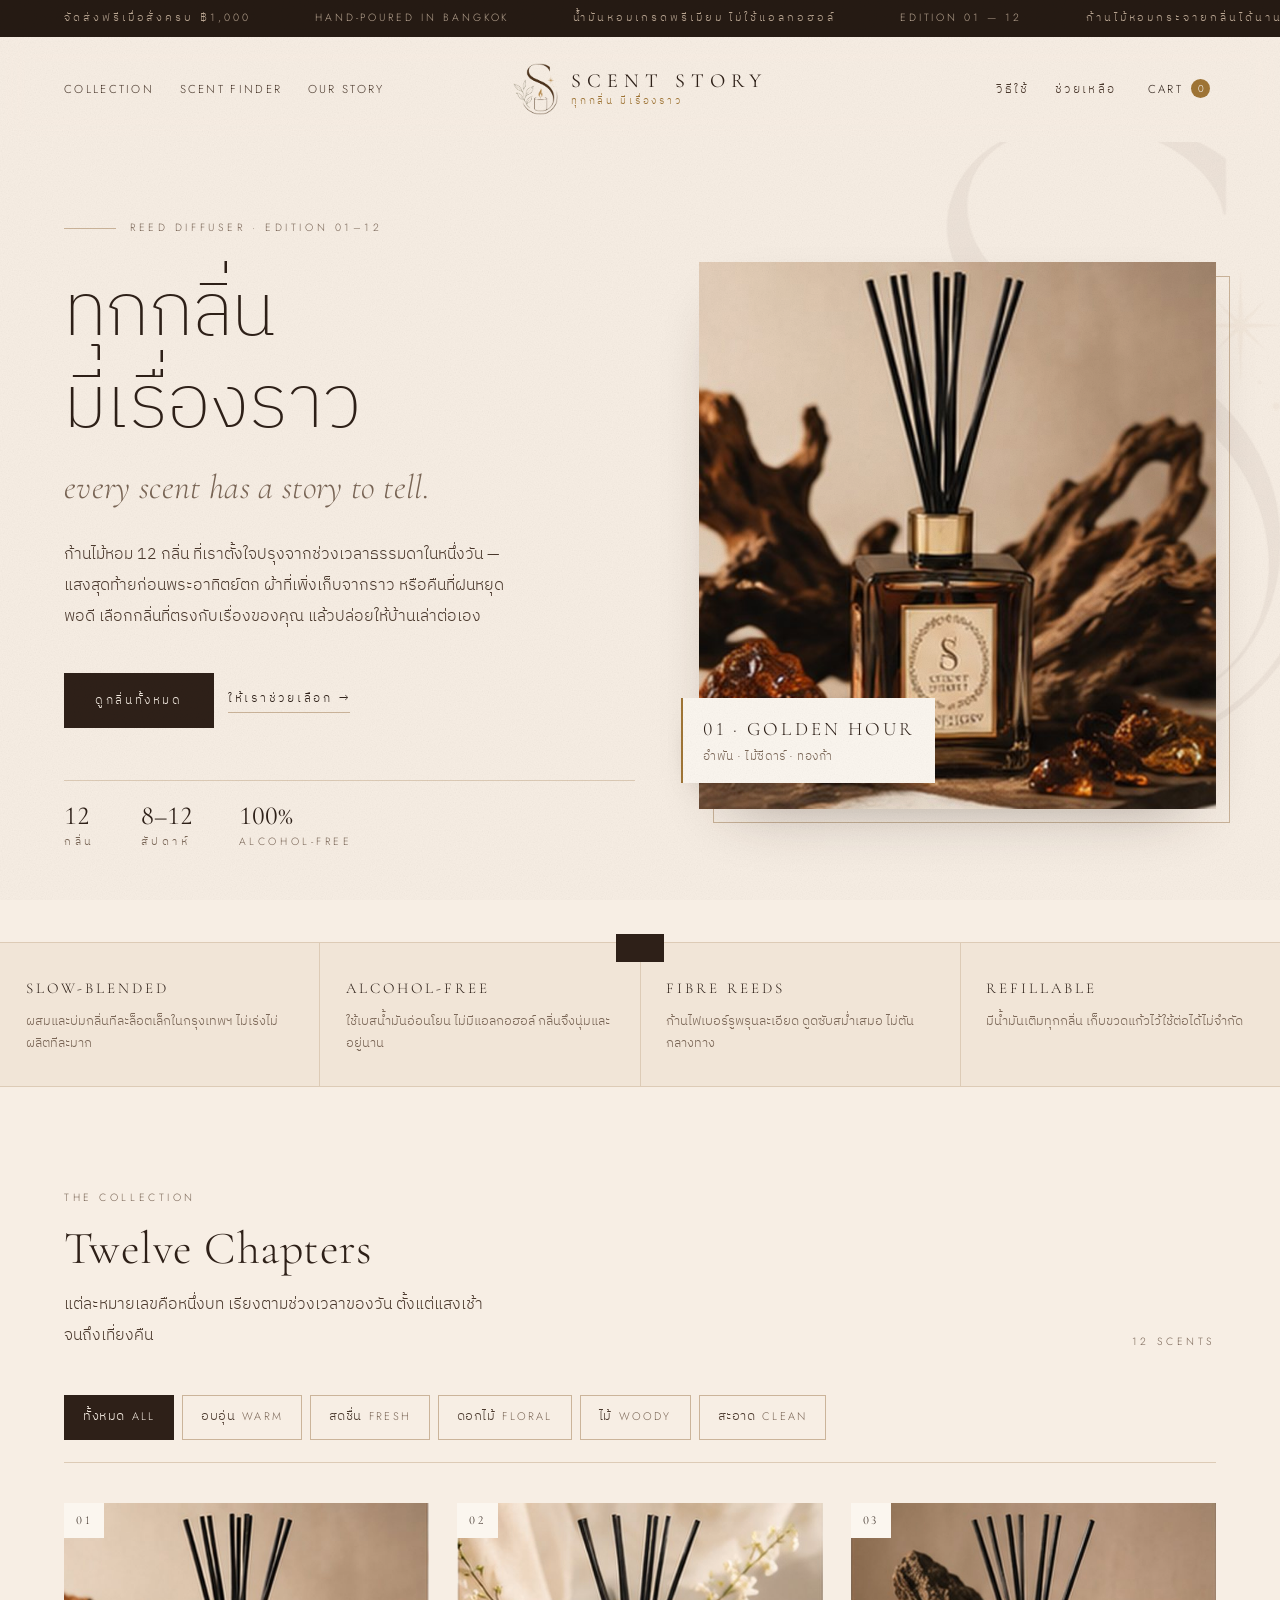
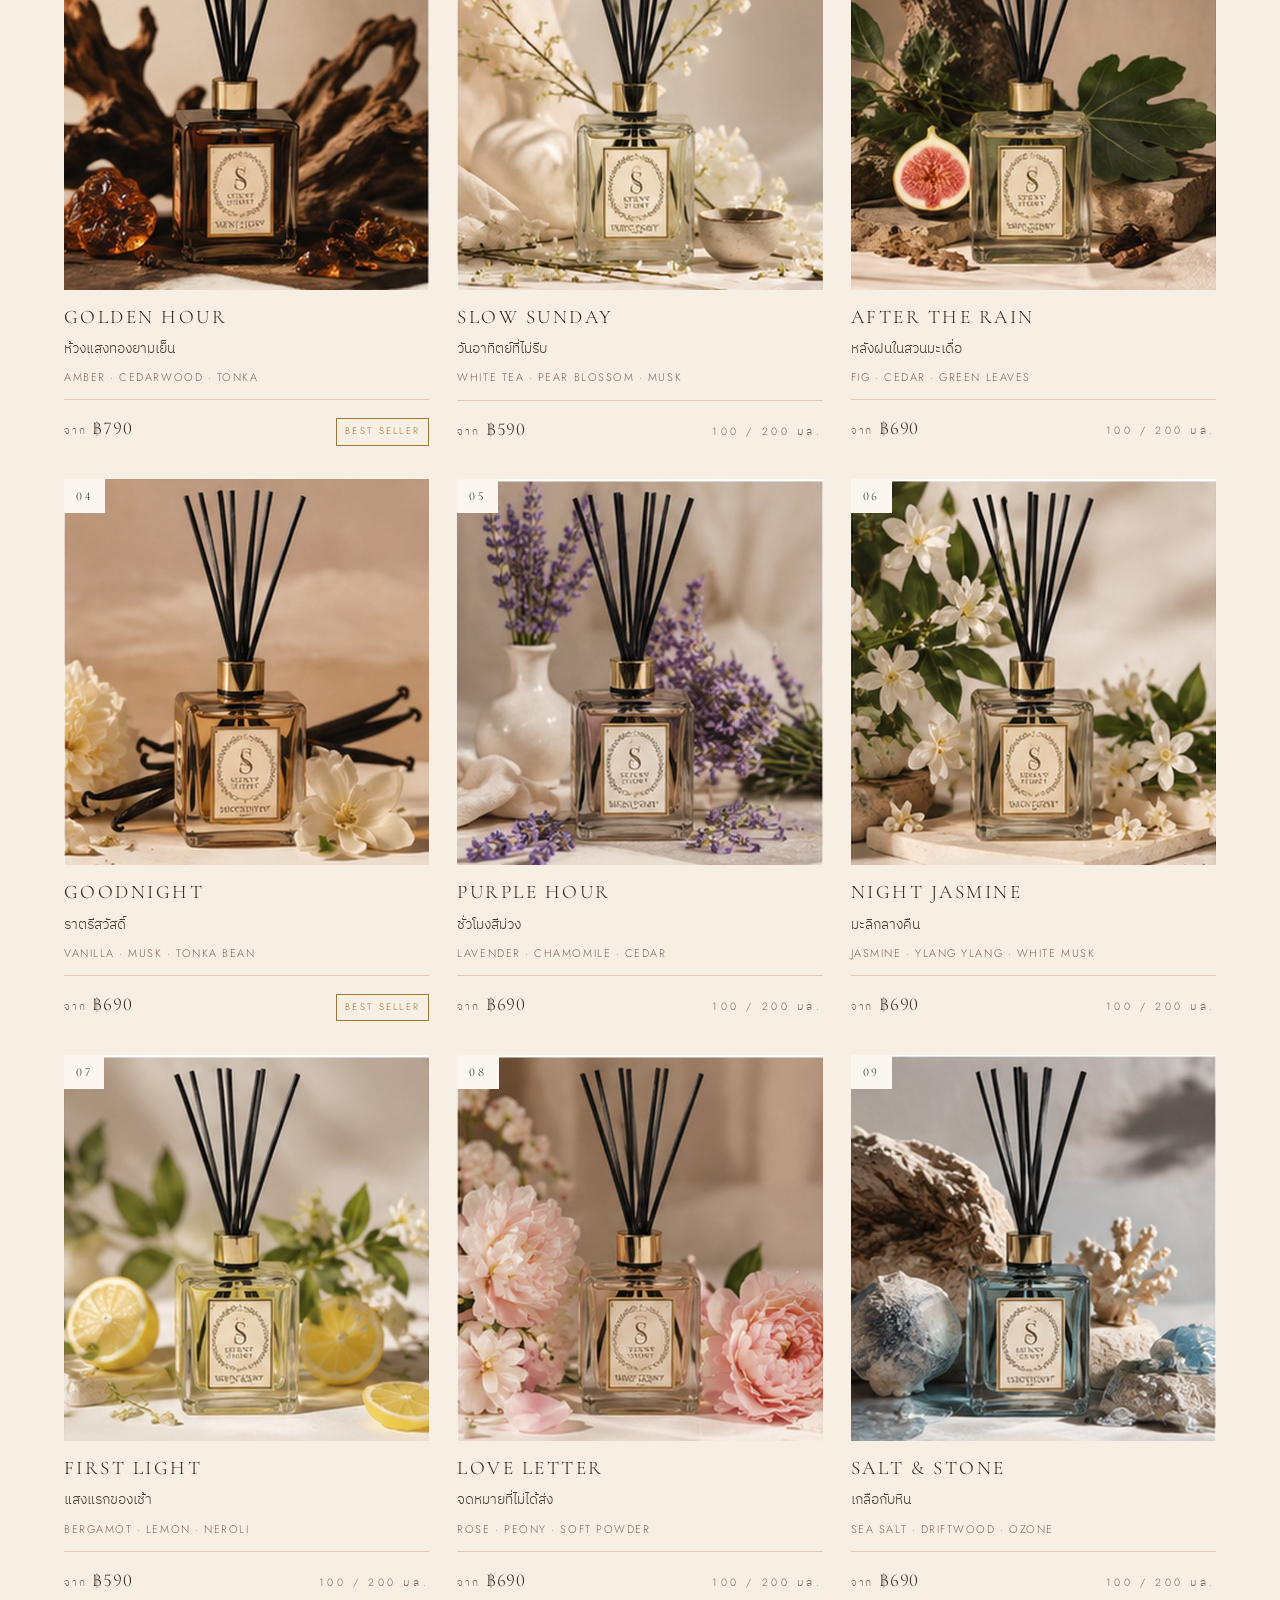
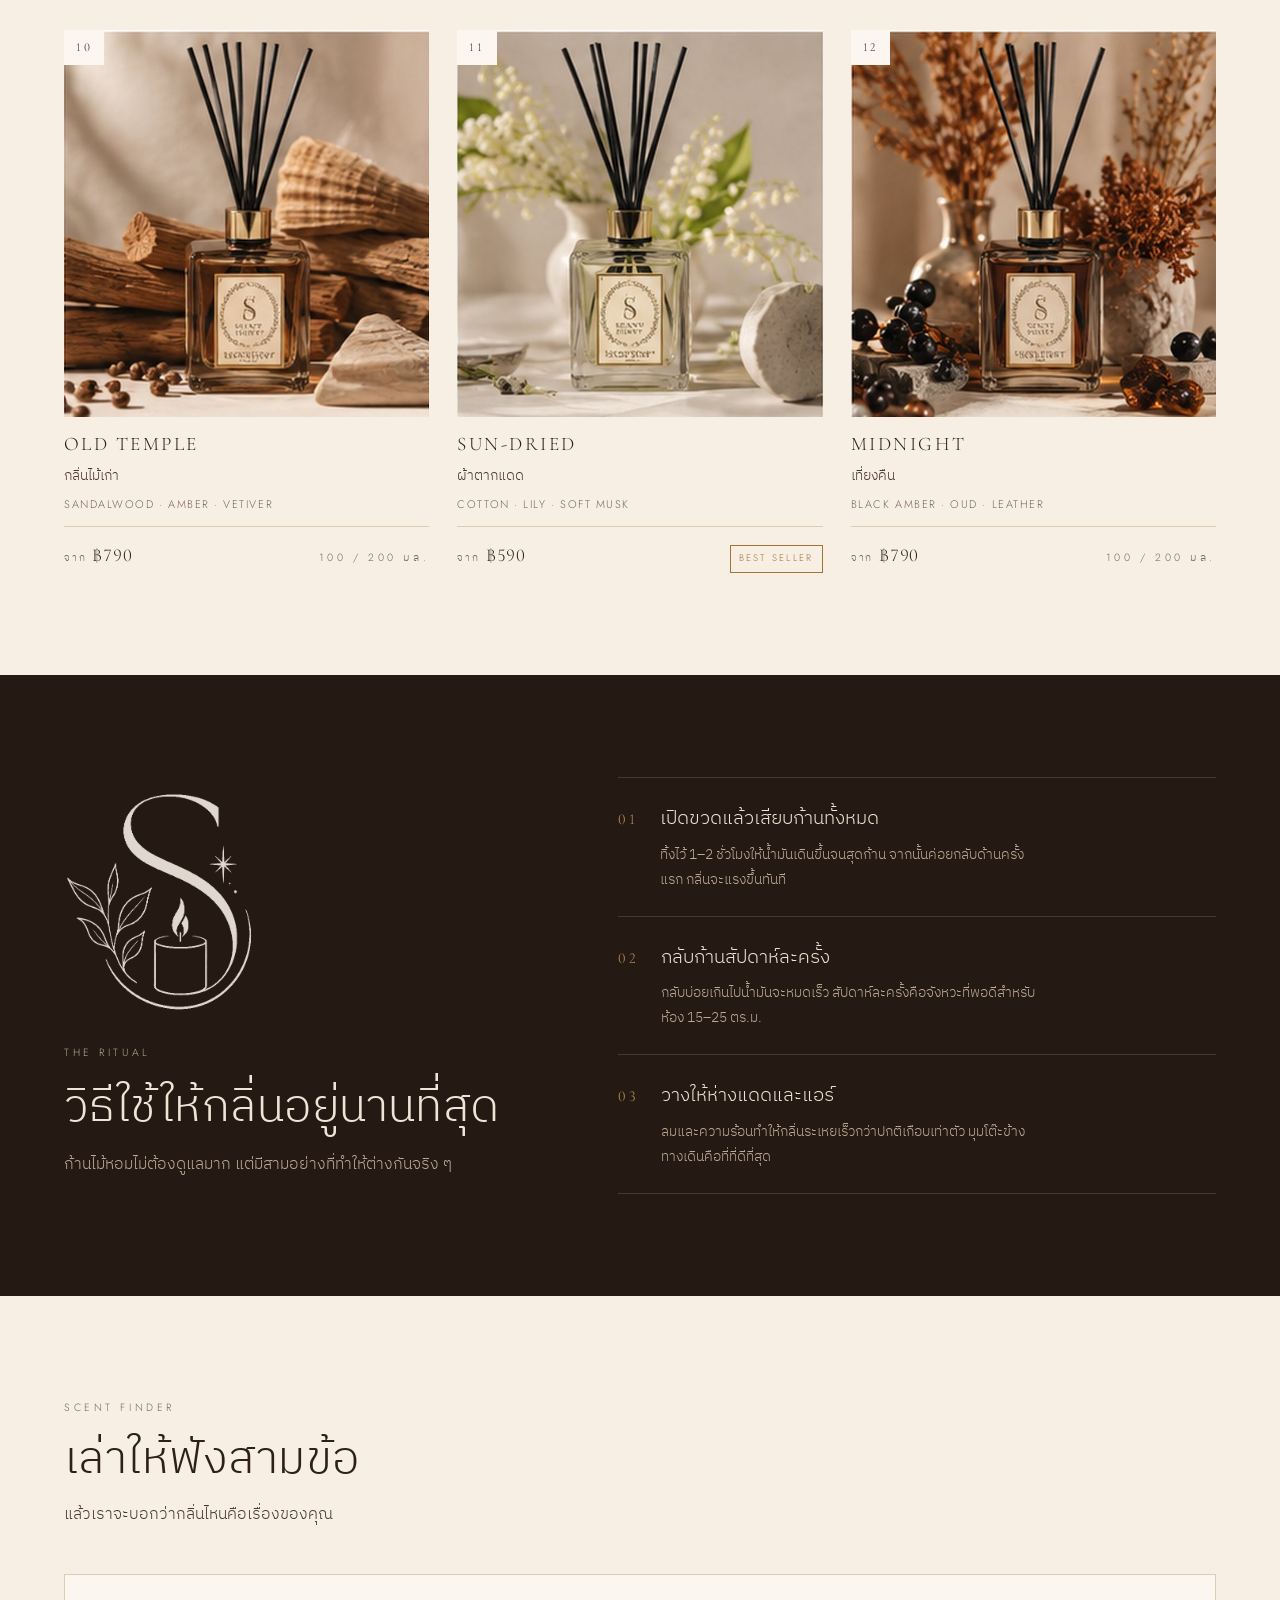
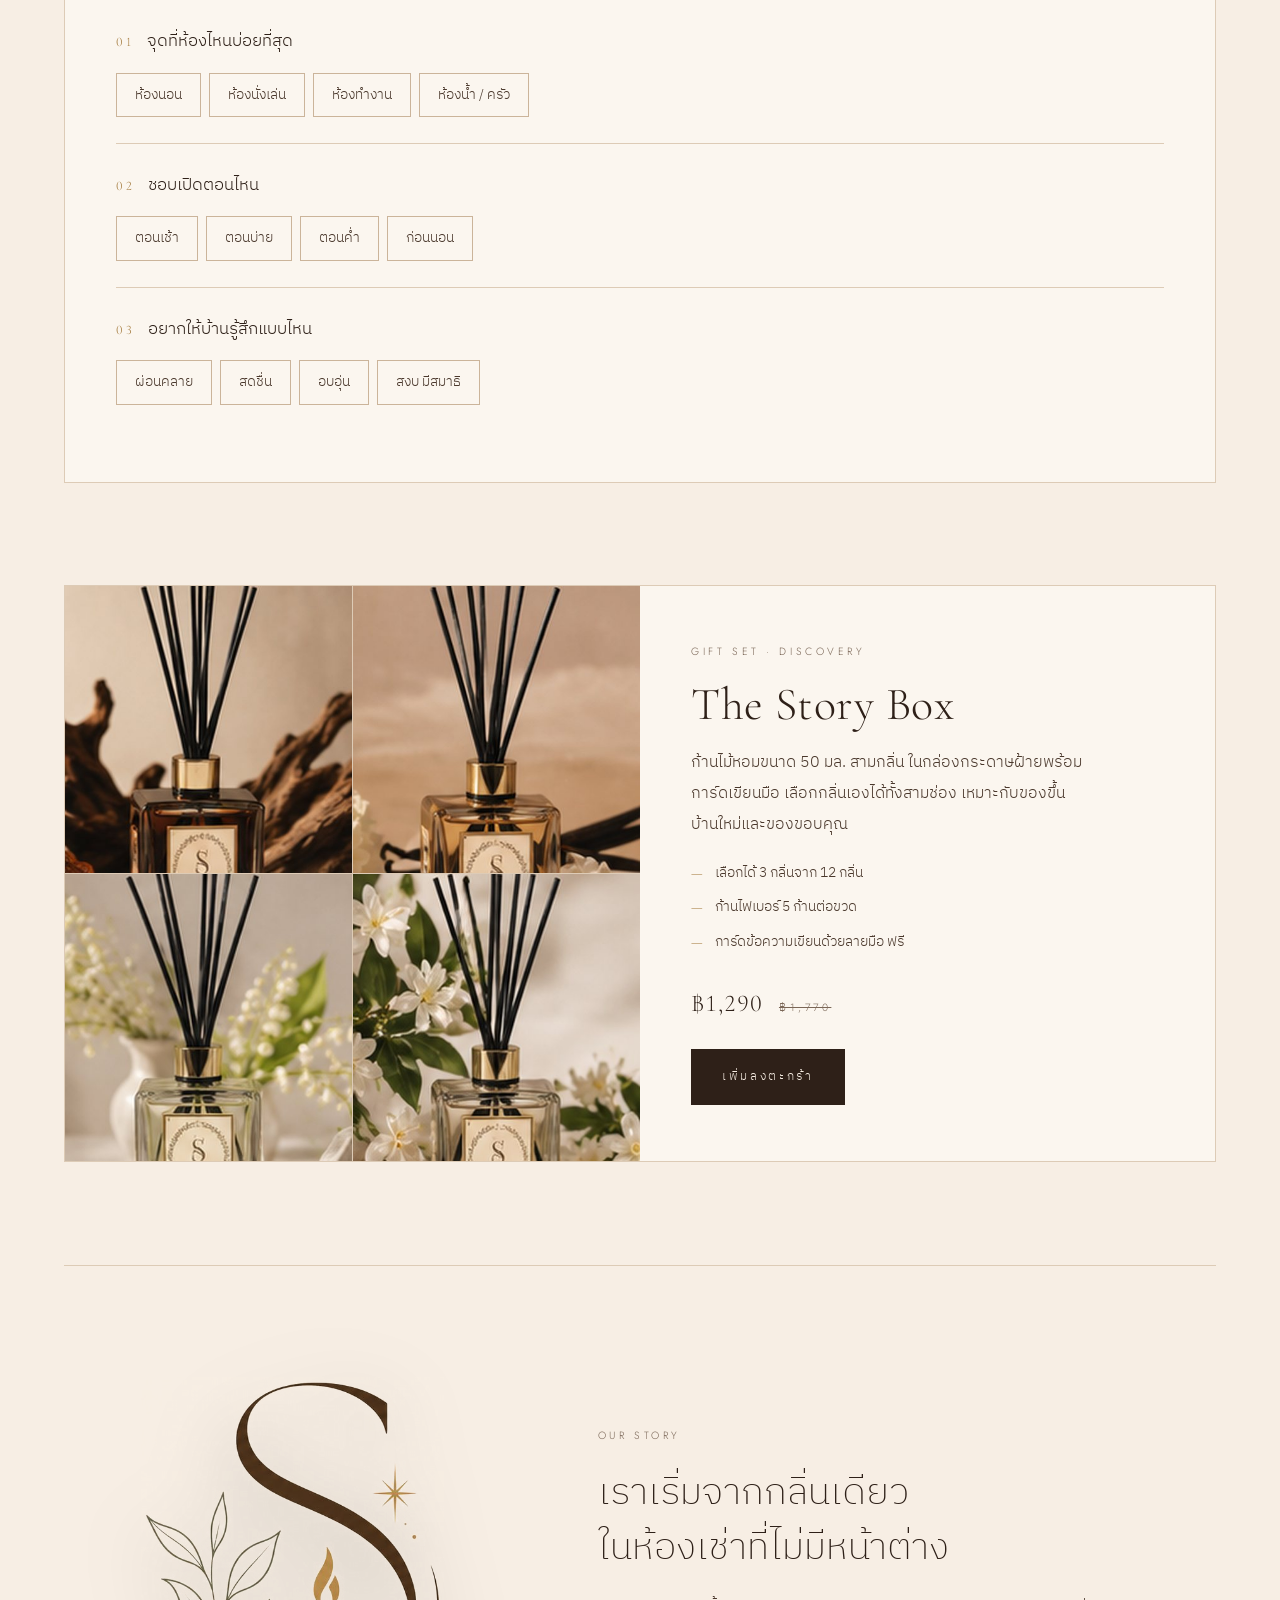
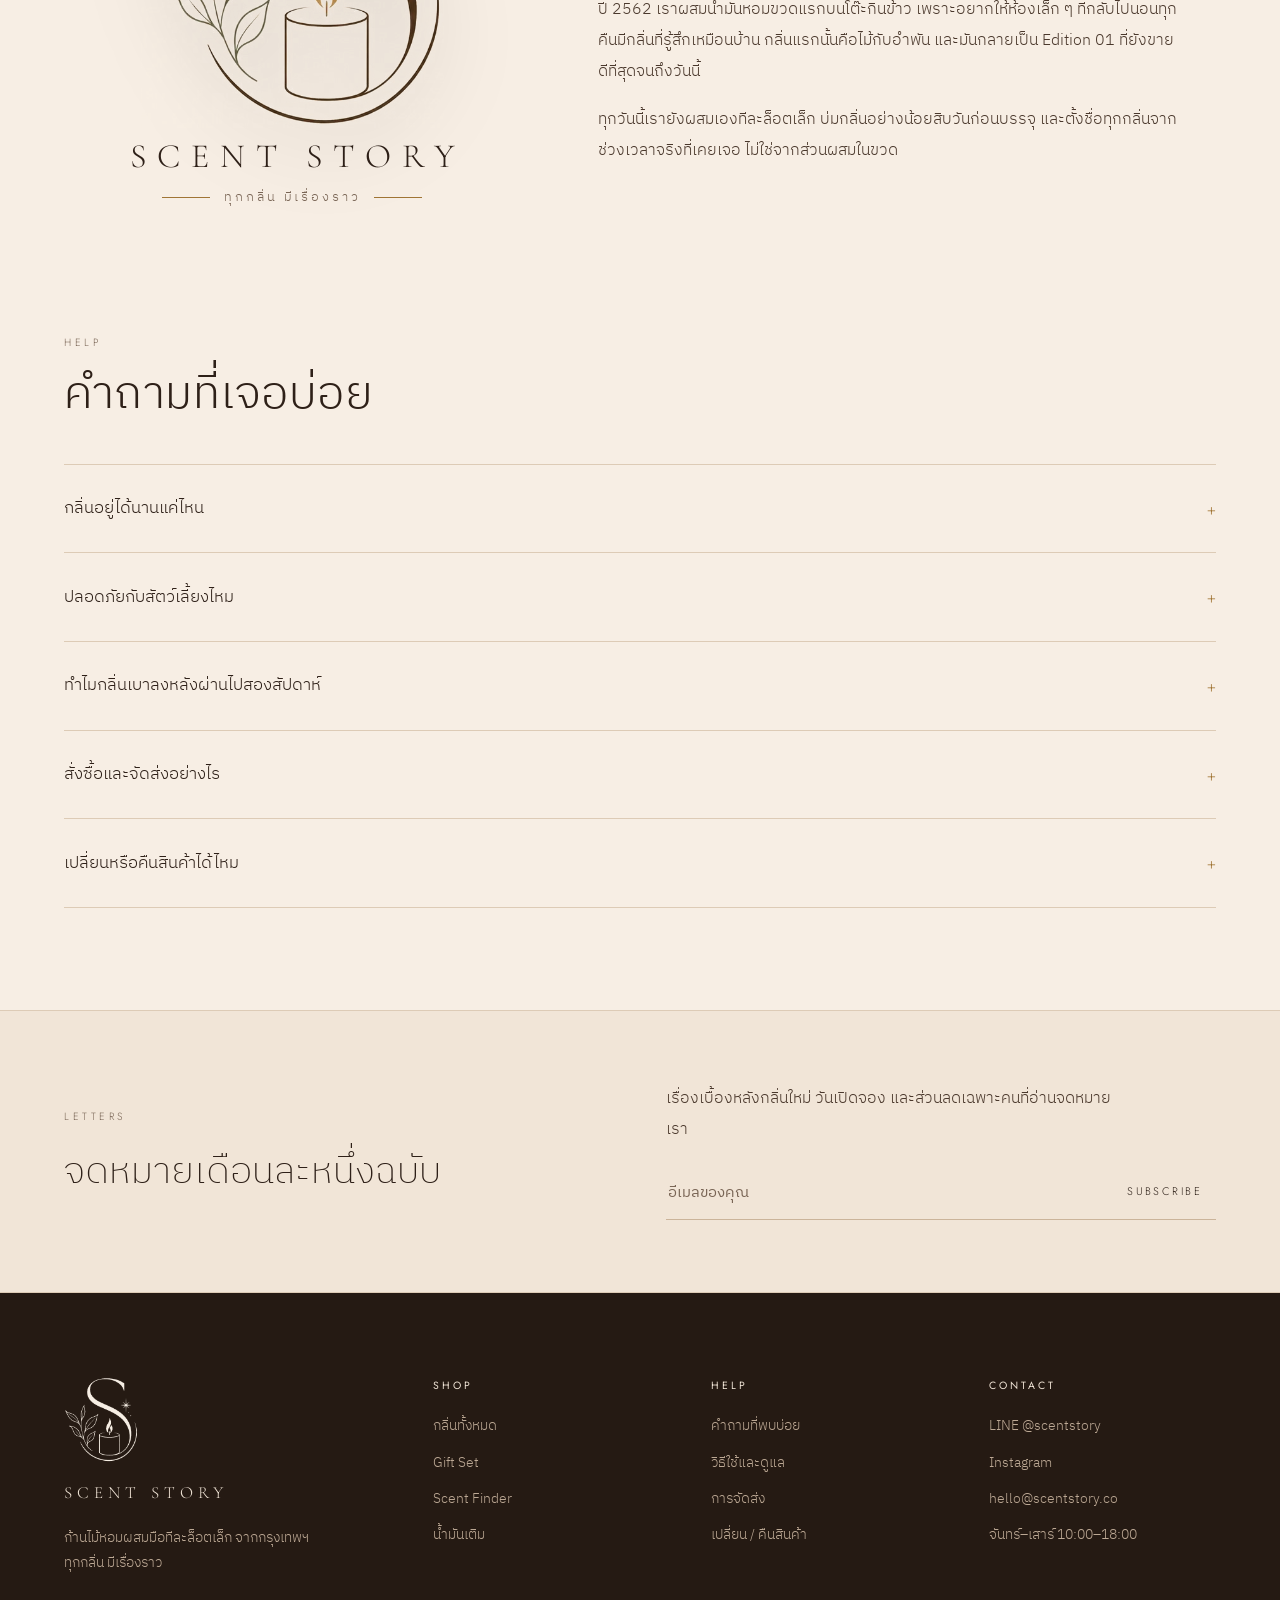
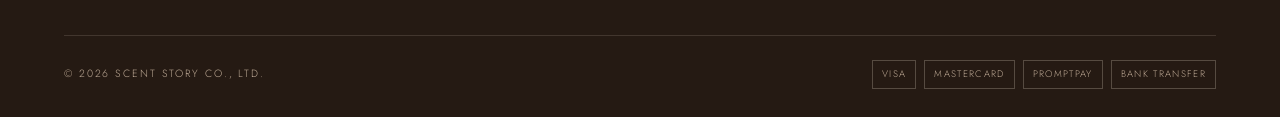
==== index.html @ 042ccb42 "Add files via upload" ====
<!doctype html>
<html lang="th">
<head>
<meta charset="utf-8">
<meta name="viewport" content="width=device-width,initial-scale=1">
<meta name="description" content="Scent Story — ก้านไม้หอมผสมมือ 12 กลิ่น ทุกกลิ่นมีเรื่องราว">
<title>Scent Story</title>
<link rel="preconnect" href="https://fonts.googleapis.com">
<link rel="preconnect" href="https://fonts.gstatic.com" crossorigin>
<link rel="stylesheet" href="https://fonts.googleapis.com/css2?family=Cormorant+Garamond:ital,wght@0,300;0,400;0,500;1,300;1,400&family=Jost:wght@200;300;400;500&family=IBM+Plex+Sans+Thai:wght@200;300;400;500&display=swap">
<link rel="stylesheet" href="style.css">
</head>
<body>
<div class="ticker" aria-hidden="true">
  <div class="ticker-track">
    <span>
      <em style="font-style:normal">จัดส่งฟรีเมื่อสั่งครบ ฿1,000</em>
      <em style="font-style:normal">Hand-poured in Bangkok</em>
      <em style="font-style:normal">น้ำมันหอมเกรดพรีเมียม ไม่ใช้แอลกอฮอล์</em>
      <em style="font-style:normal">Edition 01 — 12</em>
      <em style="font-style:normal">ก้านไม้หอมกระจายกลิ่นได้นาน 8–12 สัปดาห์</em>
    </span>
    <span>
      <em style="font-style:normal">จัดส่งฟรีเมื่อสั่งครบ ฿1,000</em>
      <em style="font-style:normal">Hand-poured in Bangkok</em>
      <em style="font-style:normal">น้ำมันหอมเกรดพรีเมียม ไม่ใช้แอลกอฮอล์</em>
      <em style="font-style:normal">Edition 01 — 12</em>
      <em style="font-style:normal">ก้านไม้หอมกระจายกลิ่นได้นาน 8–12 สัปดาห์</em>
    </span>
  </div>
</div>

<header class="site" id="hdr">
  <div class="wrap navbar">
    <nav class="nav-left" aria-label="หลัก">
      <button class="nav-link burger" id="burger" aria-label="เปิดเมนู">Menu</button>
      <a class="nav-link" href="#collection" data-nav>Collection</a>
      <a class="nav-link" href="#finder" data-nav>Scent Finder</a>
      <a class="nav-link" href="#story" data-nav>Our Story</a>
    </nav>

    <a class="lockup" href="#top" data-nav aria-label="Scent Story หน้าแรก">
      <img id="lock-mark" alt="" width="52" height="60">
      <span>
        <span class="lk-name">Scent&nbsp;Story</span>
        <span class="lk-sub">ทุกกลิ่น มีเรื่องราว</span>
      </span>
    </a>

    <div class="nav-right">
      <a class="nav-link" href="#care" data-nav>วิธีใช้</a>
      <a class="nav-link" href="#faq" data-nav>ช่วยเหลือ</a>
      <button class="icon-btn" id="cart-btn" aria-label="เปิดตะกร้าสินค้า">
        Cart <span class="cart-count tnum" id="cart-count">0</span>
      </button>
    </div>
  </div>
</header>

<nav class="mnav" id="mnav" aria-label="เมนูมือถือ">
  <div style="display:flex;justify-content:space-between;align-items:center;margin-bottom:26px">
    <span class="eyebrow">Menu</span>
    <button class="icon-btn" id="mnav-close">Close</button>
  </div>
  <a href="#collection" data-nav data-mclose>Collection</a>
  <a href="#finder" data-nav data-mclose>Scent Finder</a>
  <a href="#gift" data-nav data-mclose>Gift Set</a>
  <a href="#story" data-nav data-mclose>Our Story</a>
  <a href="#care" data-nav data-mclose>วิธีใช้</a>
  <a href="#faq" data-nav data-mclose>FAQ</a>
</nav>

<main id="top">
  <!-- ========== HOME ========== -->
  <div id="view-home">
    <section class="hero">
      <img class="hero-mark" id="hero-mark" alt="" aria-hidden="true">
      <div class="wrap hero-grid">
        <div>
          <div class="hero-kicker">
            <span class="bar"></span>
            <span class="eyebrow">Reed Diffuser · Edition 01–12</span>
          </div>
          <h1 class="h-display">
            ทุกกลิ่น<br>มีเรื่องราว
            <span class="en">every scent has a story to tell.</span>
          </h1>
          <p class="lede hero-copy">
            ก้านไม้หอม 12 กลิ่น ที่เราตั้งใจปรุงจากช่วงเวลาธรรมดาในหนึ่งวัน —
            แสงสุดท้ายก่อนพระอาทิตย์ตก ผ้าที่เพิ่งเก็บจากราว หรือคืนที่ฝนหยุดพอดี
            เลือกกลิ่นที่ตรงกับเรื่องของคุณ แล้วปล่อยให้บ้านเล่าต่อเอง
          </p>
          <div class="hero-cta">
            <a class="btn" href="#collection" data-nav>ดูกลิ่นทั้งหมด</a>
            <a class="link-u" href="#finder" data-nav>ให้เราช่วยเลือก →</a>
          </div>
          <div class="hero-meta">
            <div><b class="tnum">12</b><span class="eyebrow">กลิ่น</span></div>
            <div><b class="tnum">8–12</b><span class="eyebrow">สัปดาห์</span></div>
            <div><b class="tnum">100%</b><span class="eyebrow">Alcohol-free</span></div>
          </div>
        </div>
        <div class="hero-frame">
          <div class="shot"><img id="hero-shot" alt="ก้านไม้หอม Golden Hour กลิ่นอำพันและไม้ซีดาร์"></div>
          <div class="shot-tag">
            <div class="t">01 · Golden Hour</div>
            <div class="s">อำพัน · ไม้ซีดาร์ · ทองก้า</div>
          </div>
        </div>
      </div>
    </section>

    <section class="values">
      <div class="wrap" style="padding-inline:0">
        <div class="values-in">
          <div class="value"><div class="n">Slow-blended</div><div class="d">ผสมและบ่มกลิ่นทีละล็อตเล็กในกรุงเทพฯ ไม่เร่งไม่ผลิตทีละมาก</div></div>
          <div class="value"><div class="n">Alcohol-free</div><div class="d">ใช้เบสน้ำมันอ่อนโยน ไม่มีแอลกอฮอล์ กลิ่นจึงนุ่มและอยู่นาน</div></div>
          <div class="value"><div class="n">Fibre Reeds</div><div class="d">ก้านไฟเบอร์รูพรุนละเอียด ดูดซับสม่ำเสมอ ไม่ตันกลางทาง</div></div>
          <div class="value"><div class="n">Refillable</div><div class="d">มีน้ำมันเติมทุกกลิ่น เก็บขวดแก้วไว้ใช้ต่อได้ไม่จำกัด</div></div>
        </div>
      </div>
    </section>

    <!-- ========== COLLECTION ========== -->
    <section class="sec wrap" id="collection">
      <div class="sec-head rv">
        <div class="l">
          <span class="eyebrow">The Collection</span>
          <h2 class="h-sec">Twelve Chapters</h2>
          <p class="lede">แต่ละหมายเลขคือหนึ่งบท เรียงตามช่วงเวลาของวัน ตั้งแต่แสงเช้าจนถึงเที่ยงคืน</p>
        </div>
        <span class="eyebrow" id="grid-count">12 scents</span>
      </div>

      <div class="filters rv" role="group" aria-label="กรองตามกลุ่มกลิ่น" id="filters"></div>
      <div class="grid" id="grid"></div>
    </section>

    <!-- ========== RITUAL (dark) ========== -->
    <section class="band" id="care">
      <div class="wrap sec ritual">
        <div class="rv">
          <img class="band-mark" id="band-mark" alt="" aria-hidden="true">
          <span class="eyebrow">The Ritual</span>
          <h2 class="h-sec" style="color:var(--on-dark);margin-top:14px">วิธีใช้ให้กลิ่นอยู่นานที่สุด</h2>
          <p class="lede" style="margin-top:16px">
            ก้านไม้หอมไม่ต้องดูแลมาก แต่มีสามอย่างที่ทำให้ต่างกันจริง ๆ
          </p>
        </div>
        <div class="steps rv">
          <div class="step">
            <div class="n">01</div>
            <div>
              <h3>เปิดขวดแล้วเสียบก้านทั้งหมด</h3>
              <p>ทิ้งไว้ 1–2 ชั่วโมงให้น้ำมันเดินขึ้นจนสุดก้าน จากนั้นค่อยกลับด้านครั้งแรก กลิ่นจะแรงขึ้นทันที</p>
            </div>
          </div>
          <div class="step">
            <div class="n">02</div>
            <div>
              <h3>กลับก้านสัปดาห์ละครั้ง</h3>
              <p>กลับบ่อยเกินไปน้ำมันจะหมดเร็ว สัปดาห์ละครั้งคือจังหวะที่พอดีสำหรับห้อง 15–25 ตร.ม.</p>
            </div>
          </div>
          <div class="step">
            <div class="n">03</div>
            <div>
              <h3>วางให้ห่างแดดและแอร์</h3>
              <p>ลมและความร้อนทำให้กลิ่นระเหยเร็วกว่าปกติเกือบเท่าตัว มุมโต๊ะข้างทางเดินคือที่ที่ดีที่สุด</p>
            </div>
          </div>
        </div>
      </div>
    </section>

    <!-- ========== FINDER ========== -->
    <section class="sec wrap" id="finder">
      <div class="sec-head rv">
        <div class="l">
          <span class="eyebrow">Scent Finder</span>
          <h2 class="h-sec">เล่าให้ฟังสามข้อ</h2>
          <p class="lede">แล้วเราจะบอกว่ากลิ่นไหนคือเรื่องของคุณ</p>
        </div>
      </div>
      <div class="finder rv" id="finder-box"></div>
    </section>

    <!-- ========== GIFT ========== -->
    <section class="sec wrap" id="gift" style="padding-top:0">
      <div class="gift rv">
        <div class="gift-media" id="gift-media"></div>
        <div class="gift-copy">
          <span class="eyebrow">Gift Set · Discovery</span>
          <h2 class="h-sec">The Story Box</h2>
          <p class="lede" style="max-width:40ch">
            ก้านไม้หอมขนาด 50 มล. สามกลิ่น ในกล่องกระดาษฝ้ายพร้อมการ์ดเขียนมือ
            เลือกกลิ่นเองได้ทั้งสามช่อง เหมาะกับของขึ้นบ้านใหม่และของขอบคุณ
          </p>
          <div class="gift-list">
            <div><span>—</span> เลือกได้ 3 กลิ่นจาก 12 กลิ่น</div>
            <div><span>—</span> ก้านไฟเบอร์ 5 ก้านต่อขวด</div>
            <div><span>—</span> การ์ดข้อความเขียนด้วยลายมือ ฟรี</div>
          </div>
          <div style="display:flex;align-items:baseline;gap:16px;margin-top:12px">
            <span class="price tnum" style="font-size:24px">฿1,290</span>
            <span class="eyebrow" style="text-decoration:line-through">฿1,770</span>
          </div>
          <div style="margin-top:8px"><button class="btn" data-add-gift>เพิ่มลงตะกร้า</button></div>
        </div>
      </div>
    </section>

    <!-- ========== STORY ========== -->
    <section class="sec wrap" id="story" style="padding-top:0">
      <hr class="rule" style="margin-bottom:clamp(48px,7vw,96px)">
      <div class="story rv">
        <div class="story-brand" aria-label="Scent Story">
          <img class="story-mark" id="story-mark" alt="">
          <span class="story-brand-name">Scent Story</span>
          <span class="story-brand-th">ทุกกลิ่น มีเรื่องราว</span>
        </div>
        <div>
          <span class="eyebrow">Our Story</span>
          <h2 class="h-th" style="margin:16px 0 18px">เราเริ่มจากกลิ่นเดียว<br>ในห้องเช่าที่ไม่มีหน้าต่าง</h2>
          <p class="lede" style="max-width:58ch">
            ปี 2562 เราผสมน้ำมันหอมขวดแรกบนโต๊ะกินข้าว เพราะอยากให้ห้องเล็ก ๆ
            ที่กลับไปนอนทุกคืนมีกลิ่นที่รู้สึกเหมือนบ้าน กลิ่นแรกนั้นคือไม้กับอำพัน
            และมันกลายเป็น Edition 01 ที่ยังขายดีที่สุดจนถึงวันนี้
          </p>
          <p class="lede" style="max-width:58ch;margin-top:16px">
            ทุกวันนี้เรายังผสมเองทีละล็อตเล็ก บ่มกลิ่นอย่างน้อยสิบวันก่อนบรรจุ
            และตั้งชื่อทุกกลิ่นจากช่วงเวลาจริงที่เคยเจอ ไม่ใช่จากส่วนผสมในขวด
          </p>
        </div>
      </div>
    </section>

    <!-- ========== FAQ ========== -->
    <section class="sec wrap" id="faq" style="padding-top:0">
      <div class="sec-head rv">
        <div class="l">
          <span class="eyebrow">Help</span>
          <h2 class="h-sec">คำถามที่เจอบ่อย</h2>
        </div>
      </div>
      <div class="faq rv">
        <details>
          <summary>กลิ่นอยู่ได้นานแค่ไหน<span></span></summary>
          <div class="a">ขวด 100 มล. อยู่ได้ประมาณ 8–10 สัปดาห์ และขวด 200 มล. ประมาณ 12–16 สัปดาห์ สำหรับห้องขนาด 15–25 ตร.ม. ถ้าเปิดแอร์แรงหรือมีลมผ่านตลอด กลิ่นจะหมดเร็วกว่านี้เล็กน้อย</div>
        </details>
        <details>
          <summary>ปลอดภัยกับสัตว์เลี้ยงไหม<span></span></summary>
          <div class="a">เบสน้ำมันของเราไม่มีแอลกอฮอล์และไม่ใช้น้ำมันหอมระเหยกลุ่มที่แมวแพ้บ่อย แต่ทุกผลิตภัณฑ์กระจายกลิ่นควรวางให้พ้นมือเด็กและสัตว์เลี้ยง และไม่ควรให้สัมผัสน้ำมันโดยตรง หากสัตว์เลี้ยงมีอาการผิดปกติควรปรึกษาสัตวแพทย์</div>
        </details>
        <details>
          <summary>ทำไมกลิ่นเบาลงหลังผ่านไปสองสัปดาห์<span></span></summary>
          <div class="a">เป็นเรื่องปกติ จมูกเราจะคุ้นกับกลิ่นที่อยู่ด้วยทุกวัน (olfactory adaptation) ลองกลับก้านหนึ่งครั้ง หรือย้ายขวดไปอีกมุมของห้อง กลิ่นจะกลับมาชัดอีกครั้ง</div>
        </details>
        <details>
          <summary>สั่งซื้อและจัดส่งอย่างไร<span></span></summary>
          <div class="a">จัดส่งทั่วประเทศด้วย Kerry และไปรษณีย์ไทย EMS ส่งภายใน 1–2 วันทำการหลังยืนยันคำสั่งซื้อ ฟรีค่าจัดส่งเมื่อสั่งครบ ฿1,000 ชำระผ่านบัตรเครดิต พร้อมเพย์ หรือโอนธนาคาร</div>
        </details>
        <details>
          <summary>เปลี่ยนหรือคืนสินค้าได้ไหม<span></span></summary>
          <div class="a">หากสินค้าเสียหายจากการขนส่ง แจ้งเราภายใน 7 วันพร้อมรูปถ่าย เราจะส่งขวดใหม่ให้ทันทีโดยไม่มีค่าใช้จ่าย สินค้าที่เปิดใช้แล้วไม่สามารถคืนได้เนื่องจากเป็นสินค้ากลิ่น</div>
        </details>
      </div>
    </section>

    <!-- ========== NEWSLETTER ========== -->
    <section class="news">
      <div class="wrap news-in">
        <div>
          <span class="eyebrow">Letters</span>
          <h2 class="h-th" style="margin-top:14px">จดหมายเดือนละหนึ่งฉบับ</h2>
        </div>
        <div>
          <p class="lede" style="margin-bottom:20px">เรื่องเบื้องหลังกลิ่นใหม่ วันเปิดจอง และส่วนลดเฉพาะคนที่อ่านจดหมายเรา</p>
          <form class="field" id="news-form">
            <input type="email" required placeholder="อีเมลของคุณ" aria-label="อีเมล">
            <button type="submit">Subscribe</button>
          </form>
        </div>
      </div>
    </section>
  </div>

  <!-- ========== PRODUCT PAGE ========== -->
  <div id="view-product" hidden></div>
</main>

<footer class="site">
  <div class="wrap">
    <div class="foot-grid">
      <div class="foot-lock">
        <img id="foot-mark" alt="">
        <span class="foot-name">Scent Story</span>
        <p style="font-size:14px;line-height:1.8">ก้านไม้หอมผสมมือทีละล็อตเล็ก จากกรุงเทพฯ<br>ทุกกลิ่น มีเรื่องราว</p>
      </div>
      <div>
        <h4>Shop</h4>
        <div class="foot-links">
          <a href="#collection" data-nav>กลิ่นทั้งหมด</a>
          <a href="#gift" data-nav>Gift Set</a>
          <a href="#finder" data-nav>Scent Finder</a>
          <a href="#collection" data-nav>น้ำมันเติม</a>
        </div>
      </div>
      <div>
        <h4>Help</h4>
        <div class="foot-links">
          <a href="#faq" data-nav>คำถามที่พบบ่อย</a>
          <a href="#care" data-nav>วิธีใช้และดูแล</a>
          <a href="#faq" data-nav>การจัดส่ง</a>
          <a href="#faq" data-nav>เปลี่ยน / คืนสินค้า</a>
        </div>
      </div>
      <div>
        <h4>Contact</h4>
        <div class="foot-links">
          <a href="#faq" data-nav>LINE @scentstory</a>
          <a href="#faq" data-nav>Instagram</a>
          <a href="#faq" data-nav>hello@scentstory.co</a>
          <a href="#faq" data-nav>จันทร์–เสาร์ 10:00–18:00</a>
        </div>
      </div>
    </div>
    <div class="foot-bottom">
      <span>© 2026 Scent Story Co., Ltd.</span>
      <div class="pay"><i>Visa</i><i>Mastercard</i><i>PromptPay</i><i>Bank Transfer</i></div>
    </div>
  </div>
</footer>

<div class="overlay" id="overlay"></div>
<aside class="drawer" id="drawer" aria-label="ตะกร้าสินค้า">
  <div class="drawer-head">
    <span class="t">Cart</span>
    <button class="icon-btn" id="drawer-close">Close</button>
  </div>
  <div class="ship-bar">
    <div style="display:flex;justify-content:space-between;font-family:var(--sans);font-size:10.5px;letter-spacing:.18em;text-transform:uppercase">
      <span id="ship-msg">สั่งครบ ฿1,000 ส่งฟรี</span>
    </div>
    <div class="track"><div class="fill" id="ship-fill"></div></div>
  </div>
  <div class="drawer-body" id="cart-items"></div>
  <div class="drawer-foot">
    <div class="tot"><span>รวม</span><span id="cart-total">฿0</span></div>
    <button class="btn" id="checkout">ชำระเงิน</button>
    <span class="eyebrow" style="text-align:center">เว็บตัวอย่าง — ยังไม่ตัดเงินจริง</span>
  </div>
</aside>

<div class="toast" id="toast"></div>

<script src="app.js"></script>
</body>
</html>
---- style.css ----
/* ============ tokens ============ */
:root{
  --paper:#F7EEE4;
  --paper-2:#F1E5D7;
  --paper-3:#E8DAC8;
  --card:#FBF6EF;
  --ink:#2E2018;
  --ink-2:#4A382C;
  --ink-soft:#7A6656;
  --line:#DDCBB6;
  --line-2:#CBB49A;
  --gold:#A07535;
  --gold-2:#C39A57;
  --sage:#7E9079;
  --dark-ground:#251A13;
  --dark-ground-2:#33251B;
  --on-dark:#F0E4D6;
  --on-dark-soft:#BCA894;
  --shadow:0 24px 60px -34px rgba(46,32,24,.45);
  --shadow-sm:0 12px 28px -20px rgba(46,32,24,.5);

  --serif:"Cormorant Garamond","IBM Plex Sans Thai",Georgia,serif;
  --sans:"Jost","IBM Plex Sans Thai",-apple-system,Segoe UI,sans-serif;
  --thai:"IBM Plex Sans Thai","Jost",-apple-system,sans-serif;

  --pad:clamp(20px,5vw,64px);
  --maxw:1320px;
  color-scheme:light;
}
@media (prefers-color-scheme:dark){
  :root:not([data-theme="light"]){
    --paper:#1B1310;
    --paper-2:#221812;
    --paper-3:#2C2019;
    --card:#231A14;
    --ink:#F2E7DA;
    --ink-2:#DCCCBA;
    --ink-soft:#A99383;
    --line:#3B2C22;
    --line-2:#4E3B2D;
    --gold:#CFA463;
    --gold-2:#E0BC84;
    --sage:#93A78C;
    --dark-ground:#120C09;
    --dark-ground-2:#1D140F;
    --on-dark:#F0E4D6;
    --on-dark-soft:#B7A390;
    --shadow:0 24px 60px -34px rgba(0,0,0,.8);
    --shadow-sm:0 12px 28px -20px rgba(0,0,0,.9);
    color-scheme:dark;
  }
}
:root[data-theme="dark"]{
  --paper:#1B1310; --paper-2:#221812; --paper-3:#2C2019; --card:#231A14;
  --ink:#F2E7DA; --ink-2:#DCCCBA; --ink-soft:#A99383;
  --line:#3B2C22; --line-2:#4E3B2D;
  --gold:#CFA463; --gold-2:#E0BC84; --sage:#93A78C;
  --dark-ground:#120C09; --dark-ground-2:#1D140F;
  --on-dark:#F0E4D6; --on-dark-soft:#B7A390;
  --shadow:0 24px 60px -34px rgba(0,0,0,.8);
  --shadow-sm:0 12px 28px -20px rgba(0,0,0,.9);
  color-scheme:dark;
}

/* ============ base ============ */
*{box-sizing:border-box}
html{-webkit-text-size-adjust:100%}
body{
  margin:0;background:var(--paper);color:var(--ink);
  font-family:var(--thai);font-weight:300;font-size:16px;line-height:1.8;
  -webkit-font-smoothing:antialiased;overflow-x:hidden;
  font-variant-numeric:lining-nums;
}
body::before{
  content:"";position:fixed;inset:0;pointer-events:none;z-index:9999;opacity:.5;
  background-image:url("data:image/svg+xml,%3Csvg xmlns='http://www.w3.org/2000/svg' width='140' height='140'%3E%3Cfilter id='n'%3E%3CfeTurbulence type='fractalNoise' baseFrequency='.82' numOctaves='3'/%3E%3CfeColorMatrix type='saturate' values='0'/%3E%3C/filter%3E%3Crect width='140' height='140' filter='url(%23n)' opacity='.22'/%3E%3C/svg%3E");
  mix-blend-mode:multiply;
}
@media (prefers-color-scheme:dark){:root:not([data-theme="light"]) body::before{mix-blend-mode:screen;opacity:.16}}
:root[data-theme="dark"] body::before{mix-blend-mode:screen;opacity:.16}
img{max-width:100%;display:block}
button{font:inherit;color:inherit;background:none;border:0;cursor:pointer}
a{color:inherit;text-decoration:none}
:focus-visible{outline:2px solid var(--gold);outline-offset:3px}
::selection{background:var(--gold);color:#fff}

.wrap{max-width:var(--maxw);margin:0 auto;padding-inline:var(--pad)}
.serif{font-family:var(--serif)}
.eyebrow{
  font-family:var(--sans);font-weight:300;font-size:10.5px;letter-spacing:.34em;
  text-transform:uppercase;color:var(--ink-soft);
}
.gold{color:var(--gold)}
.rule{height:1px;background:var(--line);border:0;margin:0}
.tnum{font-variant-numeric:lining-nums tabular-nums}

h1,h2,h3{margin:0;font-weight:300;text-wrap:balance}
.h-display{
  font-family:var(--thai);font-weight:200;line-height:1.25;
  font-size:clamp(34px,6.4vw,74px);letter-spacing:-.01em;
}
.h-sec{
  font-family:var(--serif);font-weight:300;font-size:clamp(28px,4vw,46px);
  line-height:1.15;letter-spacing:.01em;
}
.h-th{font-family:var(--thai);font-weight:200;font-size:clamp(24px,3.4vw,38px);line-height:1.45}
p{margin:0}
.lede{color:var(--ink-2);max-width:46ch;line-height:1.95}

/* ============ buttons ============ */
.btn{
  display:inline-flex;align-items:center;justify-content:center;gap:.6em;
  font-family:var(--sans);font-weight:300;font-size:12px;letter-spacing:.22em;
  text-transform:uppercase;padding:16px 30px;border:1px solid var(--ink);
  background:var(--ink);color:var(--paper);transition:.35s ease;
}
.btn:hover{background:transparent;color:var(--ink)}
.btn.ghost{background:transparent;color:var(--ink);border-color:var(--line-2)}
.btn.ghost:hover{border-color:var(--ink);background:var(--ink);color:var(--paper)}
.btn.on-dark{background:var(--on-dark);color:var(--dark-ground);border-color:var(--on-dark)}
.btn.on-dark:hover{background:transparent;color:var(--on-dark)}
.btn[disabled]{opacity:.45;pointer-events:none}
.link-u{
  font-family:var(--sans);font-size:11.5px;letter-spacing:.24em;text-transform:uppercase;
  border-bottom:1px solid var(--line-2);padding-bottom:4px;transition:.3s;
}
.link-u:hover{border-color:var(--ink)}

/* ============ topbar / header ============ */
.ticker{
  background:var(--dark-ground);color:var(--on-dark-soft);overflow:hidden;
  font-family:var(--sans);font-size:10.5px;letter-spacing:.28em;text-transform:uppercase;
  padding:9px 0;white-space:nowrap;
}
.ticker-track{display:inline-flex;gap:64px;padding-left:64px;animation:slide 42s linear infinite}
.ticker span{display:inline-flex;gap:64px}
@keyframes slide{to{transform:translateX(-50%)}}

header.site{
  position:sticky;top:0;z-index:60;background:color-mix(in srgb,var(--paper) 88%,transparent);
  backdrop-filter:blur(14px);border-bottom:1px solid transparent;transition:border-color .4s,padding .4s;
}
header.site.stuck{border-bottom-color:var(--line)}
.navbar{
  display:grid;grid-template-columns:1fr auto 1fr;align-items:center;gap:24px;
  padding-block:clamp(14px,2.2vw,26px);transition:padding .4s;
}
header.site.stuck .navbar{padding-block:11px}
.nav-left,.nav-right{display:flex;align-items:center;gap:clamp(14px,2vw,30px)}
.nav-right{justify-content:flex-end}
.nav-link{
  font-family:var(--sans);font-weight:300;font-size:11.5px;letter-spacing:.2em;
  text-transform:uppercase;color:var(--ink-2);position:relative;padding-block:4px;
}
.nav-link::after{content:"";position:absolute;left:0;right:100%;bottom:0;height:1px;background:var(--ink);transition:right .35s}
.nav-link:hover::after{right:0}

/* logo lockup, typeset — sits on the paper, never a floating box */
.lockup{display:flex;align-items:center;gap:13px;line-height:1}
.lockup img{
  width:auto;height:clamp(38px,5vw,52px);transition:height .4s;
  filter:drop-shadow(0 1px 0 rgba(255,255,255,.25));
}
header.site.stuck .lockup img{height:34px}
.lockup .lk-name{
  font-family:var(--serif);font-weight:400;letter-spacing:.3em;text-transform:uppercase;
  font-size:clamp(15px,2vw,20px);color:var(--ink);white-space:nowrap;
}
.lockup .lk-sub{
  display:block;font-family:var(--thai);font-weight:300;font-size:9.5px;
  letter-spacing:.3em;color:var(--gold);margin-top:6px;
}
header.site.stuck .lockup .lk-sub{display:none}
@media (prefers-color-scheme:dark){:root:not([data-theme="light"]) .lockup img{filter:invert(1) sepia(.25) saturate(.55) brightness(1.25)}}
:root[data-theme="dark"] .lockup img{filter:invert(1) sepia(.25) saturate(.55) brightness(1.25)}

.icon-btn{display:inline-flex;align-items:center;gap:8px;font-family:var(--sans);font-size:11.5px;letter-spacing:.2em;text-transform:uppercase}
.cart-count{
  display:inline-grid;place-items:center;min-width:19px;height:19px;padding:0 5px;
  background:var(--gold);color:#fff;border-radius:999px;font-size:10px;letter-spacing:0;
  font-family:var(--sans);font-variant-numeric:lining-nums tabular-nums;
}
.burger{display:none}
@media(max-width:900px){
  .nav-left .nav-link,.nav-right .nav-link{display:none}
  .nav-left .burger{display:inline-flex}
}

/* ============ hero ============ */
.hero{position:relative;padding-block:clamp(36px,6vw,84px) clamp(48px,7vw,96px);overflow:hidden}
.hero-mark{
  position:absolute;right:-4%;top:-4%;width:min(560px,46vw);opacity:.05;pointer-events:none;
}
@media(max-width:960px){.hero-mark{width:min(420px,74vw);right:-14%;top:0;opacity:.035}}
@media (prefers-color-scheme:dark){:root:not([data-theme="light"]) .hero-mark{opacity:.07;filter:invert(1)}}
:root[data-theme="dark"] .hero-mark{opacity:.07;filter:invert(1)}
.hero-grid{position:relative;display:grid;grid-template-columns:1.05fr .95fr;gap:clamp(28px,5vw,72px);align-items:center}
@media(max-width:960px){.hero-grid{grid-template-columns:1fr;gap:36px}}
.hero-kicker{display:flex;align-items:center;gap:14px;margin-bottom:clamp(18px,3vw,30px)}
.hero-kicker .bar{width:52px;height:1px;background:var(--line-2)}
.hero h1 .en{
  display:block;font-family:var(--serif);font-style:italic;font-weight:300;
  font-size:clamp(22px,2.9vw,34px);color:var(--ink-soft);letter-spacing:.01em;margin-top:14px;
}
.hero-copy{margin-top:clamp(20px,3vw,30px)}
.hero-cta{display:flex;flex-wrap:wrap;gap:14px;align-items:center;margin-top:clamp(26px,4vw,40px)}
.hero-meta{display:flex;gap:clamp(20px,4vw,46px);margin-top:clamp(30px,4.5vw,52px);padding-top:22px;border-top:1px solid var(--line)}
.hero-meta div{display:flex;flex-direction:column;gap:4px}
.hero-meta b{font-family:var(--serif);font-size:26px;font-weight:400;line-height:1}

.hero-frame{position:relative}
.hero-frame .shot{
  position:relative;overflow:hidden;background:var(--paper-2);
  box-shadow:var(--shadow);
}
.hero-frame .shot img{width:100%;aspect-ratio:307/325;object-fit:cover;transform:scale(1.02)}
.hero-frame::after{
  content:"";position:absolute;inset:14px -14px -14px 14px;border:1px solid var(--line-2);z-index:-1;
}
.shot-tag{
  position:absolute;left:0;bottom:26px;background:var(--card);padding:14px 20px 15px;
  border-left:2px solid var(--gold);transform:translateX(-18px);box-shadow:var(--shadow-sm);
}
.shot-tag .t{font-family:var(--serif);font-size:19px;letter-spacing:.16em;text-transform:uppercase}
.shot-tag .s{font-family:var(--thai);font-size:12px;color:var(--ink-soft);letter-spacing:.04em}

/* ============ marquee values ============ */
.values{border-block:1px solid var(--line);background:var(--paper-2)}
.values-in{display:grid;grid-template-columns:repeat(4,1fr);gap:1px;background:var(--line)}
@media(max-width:820px){.values-in{grid-template-columns:repeat(2,1fr)}}
.value{background:var(--paper-2);padding:clamp(20px,3vw,32px) clamp(14px,2vw,26px);display:flex;flex-direction:column;gap:8px}
.value .n{font-family:var(--serif);font-size:15px;letter-spacing:.2em;text-transform:uppercase}
.value .d{font-size:13px;color:var(--ink-soft);line-height:1.7}

/* ============ section heads ============ */
.sec{padding-block:clamp(56px,8vw,110px)}
.sec-head{display:flex;justify-content:space-between;align-items:flex-end;gap:24px;flex-wrap:wrap;margin-bottom:clamp(26px,4vw,44px)}
.sec-head .l{display:flex;flex-direction:column;gap:14px;max-width:44ch}

/* ============ filters ============ */
.filters{display:flex;flex-wrap:wrap;gap:8px;margin-bottom:clamp(26px,4vw,40px);padding-bottom:22px;border-bottom:1px solid var(--line)}
.chip{
  font-family:var(--sans);font-size:11px;letter-spacing:.2em;text-transform:uppercase;
  padding:10px 18px;border:1px solid var(--line-2);color:var(--ink-soft);transition:.3s;
}
.chip .th{font-family:var(--thai);letter-spacing:.04em;text-transform:none;font-size:12.5px;margin-right:7px;color:var(--ink-2)}
.chip:hover{border-color:var(--ink);color:var(--ink)}
.chip[aria-pressed="true"]{background:var(--ink);border-color:var(--ink);color:var(--paper)}
.chip[aria-pressed="true"] .th{color:var(--paper)}

/* ============ product grid ============ */
.grid{display:grid;grid-template-columns:repeat(3,1fr);gap:clamp(20px,2.6vw,42px) clamp(16px,2.2vw,34px)}
@media(max-width:1000px){.grid{grid-template-columns:repeat(2,1fr)}}
@media(max-width:560px){
  .grid{grid-template-columns:repeat(2,1fr);gap:26px 14px}
  .card-body{padding-top:12px;gap:5px}
  .card-name{font-size:15px;letter-spacing:.1em}
  .card-th{font-size:12px}
  .card-notes{font-size:9px;letter-spacing:.1em}
  .card-foot{flex-direction:column;align-items:flex-start;gap:6px;padding-top:9px}
  .price{font-size:15px}
  .card-no{font-size:10px;padding:5px 9px 4px}
}
.card{display:flex;flex-direction:column;text-align:left;position:relative}
.card-media{position:relative;overflow:hidden;background:var(--paper-2)}
.card-media img{width:100%;aspect-ratio:307/325;object-fit:cover;transition:transform 1.1s cubic-bezier(.2,.7,.2,1)}
.card:hover .card-media img{transform:scale(1.045)}
.card-no{
  position:absolute;top:0;left:0;background:var(--card);color:var(--ink);
  font-family:var(--serif);font-size:12px;letter-spacing:.22em;padding:7px 12px 6px;
}
.card-add{
  position:absolute;left:0;right:0;bottom:0;background:color-mix(in srgb,var(--card) 94%,transparent);
  font-family:var(--sans);font-size:11px;letter-spacing:.22em;text-transform:uppercase;
  padding:15px;transform:translateY(101%);transition:transform .45s cubic-bezier(.2,.7,.2,1);
  border-top:1px solid var(--line);
}
.card:hover .card-add,.card:focus-within .card-add{transform:translateY(0)}
@media(hover:none){.card-add{transform:translateY(0);background:color-mix(in srgb,var(--card) 92%,transparent);padding:12px;font-size:10px}}
.card-body{padding-top:16px;display:flex;flex-direction:column;gap:7px}
.card-name{font-family:var(--serif);font-size:clamp(19px,1.5vw,23px);letter-spacing:.13em;text-transform:uppercase;line-height:1.2}
.card-th{font-family:var(--thai);font-size:14px;color:var(--ink-2)}
.card-notes{font-family:var(--sans);font-size:11px;letter-spacing:.14em;text-transform:uppercase;color:var(--ink-soft);line-height:1.7}
.card-foot{display:flex;justify-content:space-between;align-items:baseline;gap:12px;margin-top:6px;padding-top:12px;border-top:1px solid var(--line)}
.price{font-family:var(--serif);font-size:18px;letter-spacing:.04em;font-variant-numeric:lining-nums tabular-nums}
.price small{font-family:var(--sans);font-size:10px;letter-spacing:.18em;text-transform:uppercase;color:var(--ink-soft);margin-right:6px}
.tag-best{font-family:var(--sans);font-size:9.5px;letter-spacing:.24em;text-transform:uppercase;color:var(--gold);border:1px solid var(--gold);padding:4px 8px}

/* ============ dark band ============ */
.band{background:var(--dark-ground);color:var(--on-dark)}
.band .eyebrow{color:var(--on-dark-soft)}
.band .lede{color:var(--on-dark-soft)}
.band .rule{background:rgba(240,228,214,.16)}
.ritual{display:grid;grid-template-columns:.9fr 1.1fr;gap:clamp(30px,5vw,80px);align-items:center}
@media(max-width:900px){.ritual{grid-template-columns:1fr}}
.steps{display:flex;flex-direction:column}
.step{display:grid;grid-template-columns:auto 1fr;gap:22px;padding:24px 0;border-top:1px solid rgba(240,228,214,.16)}
.step:last-child{border-bottom:1px solid rgba(240,228,214,.16)}
.step .n{font-family:var(--serif);font-size:15px;letter-spacing:.2em;color:var(--gold-2);padding-top:4px}
.step h3{font-family:var(--thai);font-weight:300;font-size:19px;margin-bottom:5px}
.step p{font-size:14px;color:var(--on-dark-soft);line-height:1.8;max-width:48ch}
.band-mark{width:clamp(120px,16vw,190px);opacity:.9;margin-bottom:26px}

/* ============ finder ============ */
.finder{border:1px solid var(--line);background:var(--card);padding:clamp(24px,4vw,52px)}
.q{display:flex;flex-direction:column;gap:16px;padding-block:clamp(18px,2.5vw,26px);border-top:1px solid var(--line)}
.q:first-of-type{border-top:0;padding-top:0}
.q-head{display:flex;align-items:baseline;gap:14px}
.q-head .qn{font-family:var(--serif);font-size:13px;letter-spacing:.2em;color:var(--gold)}
.q-head .qt{font-family:var(--thai);font-size:17px;font-weight:300}
.opts{display:flex;flex-wrap:wrap;gap:8px}
.opt{font-family:var(--thai);font-size:13.5px;padding:9px 18px;border:1px solid var(--line-2);color:var(--ink-2);transition:.3s}
.opt:hover{border-color:var(--ink)}
.opt[aria-pressed="true"]{background:var(--ink);border-color:var(--ink);color:var(--paper)}
.finder-out{margin-top:clamp(20px,3vw,30px);padding-top:clamp(20px,3vw,30px);border-top:1px solid var(--line);display:none;gap:clamp(18px,3vw,34px);align-items:center}
.finder-out.on{display:flex;flex-wrap:wrap}
.finder-out img{width:120px;aspect-ratio:307/325;object-fit:cover}

/* ============ gift ============ */
.gift{display:grid;grid-template-columns:1fr 1fr;gap:0;border:1px solid var(--line);background:var(--card)}
@media(max-width:860px){.gift{grid-template-columns:1fr}}
.gift-media{display:grid;grid-template-columns:1fr 1fr;gap:1px;background:var(--line)}
.gift-media img{width:100%;aspect-ratio:1;object-fit:cover}
.gift-copy{padding:clamp(26px,4vw,54px);display:flex;flex-direction:column;gap:16px;justify-content:center}
.gift-list{display:flex;flex-direction:column;gap:9px;margin-top:4px}
.gift-list div{display:flex;gap:12px;font-size:14px;color:var(--ink-2)}
.gift-list span{color:var(--gold);font-family:var(--serif)}

/* ============ story ============ */
.story{display:grid;grid-template-columns:.85fr 1.15fr;gap:clamp(30px,6vw,90px);align-items:center}
@media(max-width:900px){.story{grid-template-columns:1fr}}
.story-brand{
  display:grid;justify-items:center;gap:12px;margin-inline:auto;text-align:center;
  width:min(420px,100%);padding-block:clamp(12px,2vw,22px);
}
.story-mark{
  width:min(310px,72%);margin-inline:auto;
  filter:drop-shadow(0 18px 38px rgba(0,0,0,.28));
}
.story-brand-name{
  font-family:var(--serif);font-size:clamp(25px,3vw,34px);line-height:1;
  letter-spacing:.32em;text-transform:uppercase;color:var(--ink);
  text-indent:.32em;
}
.story-brand-th{
  display:flex;align-items:center;justify-content:center;gap:14px;
  font-family:var(--thai);font-size:13px;letter-spacing:.22em;color:var(--ink-soft);
  white-space:nowrap;
}
.story-brand-th::before,.story-brand-th::after{
  content:"";width:48px;height:1px;background:var(--gold);
}
@media(max-width:900px){
  .story-brand{width:min(360px,100%);padding-block:0 12px}
  .story-mark{width:min(250px,62vw)}
}
.sig{font-family:var(--serif);font-style:italic;font-size:22px;color:var(--ink-soft);margin-top:8px}

/* ============ faq ============ */
.faq{border-top:1px solid var(--line)}
.faq details{border-bottom:1px solid var(--line)}
.faq summary{
  list-style:none;cursor:pointer;padding:24px 0;display:flex;justify-content:space-between;
  gap:20px;align-items:center;font-family:var(--thai);font-size:17px;font-weight:300;
}
.faq summary::-webkit-details-marker{display:none}
.faq summary::after{content:"+";font-family:var(--serif);font-size:22px;color:var(--gold);transition:transform .3s}
.faq details[open] summary::after{transform:rotate(45deg)}
.faq .a{padding:0 0 26px;color:var(--ink-soft);font-size:14.5px;max-width:70ch;line-height:1.9}

/* ============ newsletter ============ */
.news{background:var(--paper-2);border-block:1px solid var(--line)}
.news-in{display:grid;grid-template-columns:1fr 1fr;gap:clamp(24px,4vw,60px);align-items:center;padding-block:clamp(40px,6vw,72px)}
@media(max-width:820px){.news-in{grid-template-columns:1fr}}
.field{display:flex;border-bottom:1px solid var(--line-2)}
.field input{
  flex:1;background:none;border:0;padding:14px 2px;font-family:var(--thai);font-size:15px;color:var(--ink);
}
.field input::placeholder{color:var(--ink-soft)}
.field input:focus{outline:none}
.field button{font-family:var(--sans);font-size:11px;letter-spacing:.22em;text-transform:uppercase;padding-inline:14px}

/* ============ footer ============ */
footer.site{background:var(--dark-ground);color:var(--on-dark-soft);padding-block:clamp(48px,7vw,84px) 28px}
.foot-grid{display:grid;grid-template-columns:1.4fr 1fr 1fr 1fr;gap:clamp(24px,4vw,54px)}
@media(max-width:900px){.foot-grid{grid-template-columns:1fr 1fr}}
@media(max-width:560px){.foot-grid{grid-template-columns:1fr}}
footer.site h4{
  font-family:var(--sans);font-size:10.5px;letter-spacing:.28em;text-transform:uppercase;
  color:var(--on-dark);margin:0 0 18px;font-weight:400;
}
.foot-links{display:flex;flex-direction:column;gap:11px;font-size:14px}
.foot-links a:hover{color:var(--on-dark)}
.foot-lock{display:flex;flex-direction:column;gap:16px;max-width:34ch}
.foot-lock img{width:74px}
.foot-name{font-family:var(--serif);letter-spacing:.3em;text-transform:uppercase;font-size:17px;color:var(--on-dark)}
.foot-bottom{
  display:flex;justify-content:space-between;gap:18px;flex-wrap:wrap;align-items:center;
  margin-top:clamp(36px,5vw,60px);padding-top:24px;border-top:1px solid rgba(240,228,214,.14);
  font-family:var(--sans);font-size:10.5px;letter-spacing:.18em;text-transform:uppercase;
}
.pay{display:flex;gap:8px}
.pay i{
  font-style:normal;border:1px solid rgba(240,228,214,.24);padding:5px 9px;font-size:9.5px;letter-spacing:.14em;
}

/* ============ product page ============ */
.pdp{padding-block:clamp(24px,4vw,48px) clamp(50px,7vw,96px)}
.crumbs{display:flex;gap:10px;align-items:center;font-family:var(--sans);font-size:11px;letter-spacing:.2em;text-transform:uppercase;color:var(--ink-soft);margin-bottom:clamp(22px,3vw,38px)}
.pdp-grid{display:grid;grid-template-columns:1.05fr .95fr;gap:clamp(28px,5vw,72px);align-items:start}
@media(max-width:940px){.pdp-grid{grid-template-columns:1fr}}
.gal-main{background:var(--paper-2);overflow:hidden}
.gal-main img{width:100%;aspect-ratio:307/325;object-fit:cover}
.gal-thumbs{display:flex;gap:10px;margin-top:10px}
.gal-thumbs button{width:76px;border:1px solid transparent;transition:.3s;background:var(--paper-2)}
.gal-thumbs button[aria-pressed="true"]{border-color:var(--gold)}
.gal-thumbs img{aspect-ratio:1;object-fit:cover}
.pdp-info{position:sticky;top:110px;display:flex;flex-direction:column;gap:18px}
@media(max-width:940px){.pdp-info{position:static}}
.pdp-title{font-family:var(--serif);font-size:clamp(32px,4.4vw,52px);letter-spacing:.1em;text-transform:uppercase;line-height:1.05}
.pdp-th{font-family:var(--thai);font-size:19px;color:var(--ink-2);font-weight:200}
.pdp-price{font-family:var(--serif);font-size:28px;font-variant-numeric:lining-nums tabular-nums}
.sizes{display:flex;gap:10px;flex-wrap:wrap}
.size{
  flex:1;min-width:150px;border:1px solid var(--line-2);padding:14px 16px;text-align:left;transition:.3s;
  display:flex;flex-direction:column;gap:3px;
}
.size:hover{border-color:var(--ink)}
.size[aria-pressed="true"]{border-color:var(--ink);background:var(--card);box-shadow:inset 0 0 0 1px var(--ink)}
.size .sn{font-family:var(--sans);font-size:11px;letter-spacing:.2em;text-transform:uppercase}
.size .sp{font-family:var(--serif);font-size:17px;font-variant-numeric:lining-nums tabular-nums}
.size .sd{font-family:var(--thai);font-size:11.5px;color:var(--ink-soft)}
.notes-tbl{display:flex;flex-direction:column;border-top:1px solid var(--line)}
.notes-tbl div{display:grid;grid-template-columns:110px 1fr;gap:18px;padding:14px 0;border-bottom:1px solid var(--line);font-size:14px}
.notes-tbl dt{font-family:var(--sans);font-size:10.5px;letter-spacing:.22em;text-transform:uppercase;color:var(--ink-soft);margin:0}
.notes-tbl dd{margin:0;color:var(--ink-2)}
.pdp-story{color:var(--ink-soft);line-height:1.95;max-width:52ch}

/* ============ cart drawer ============ */
.overlay{position:fixed;inset:0;background:rgba(30,20,14,.5);backdrop-filter:blur(3px);opacity:0;pointer-events:none;transition:.4s;z-index:80}
.overlay.on{opacity:1;pointer-events:auto}
.drawer{
  position:fixed;top:0;right:0;bottom:0;width:min(430px,100%);background:var(--paper);z-index:90;
  transform:translateX(101%);transition:transform .5s cubic-bezier(.3,.8,.3,1);display:flex;flex-direction:column;
  border-left:1px solid var(--line);
}
.drawer.on{transform:none}
.drawer{--pad:24px}
.drawer-head{display:flex;justify-content:space-between;align-items:center;padding:20px var(--pad);border-bottom:1px solid var(--line)}
.drawer-head .t{font-family:var(--serif);font-size:19px;letter-spacing:.2em;text-transform:uppercase}
.ship-bar{padding:16px var(--pad);border-bottom:1px solid var(--line);background:var(--paper-2)}
.ship-bar .track{height:2px;background:var(--line);margin-top:10px;position:relative;overflow:hidden}
.ship-bar .fill{position:absolute;inset:0 100% 0 0;background:var(--gold);transition:right .6s}
.drawer-body{flex:1;overflow:auto;padding:0 var(--pad)}
.ci{display:grid;grid-template-columns:74px 1fr;gap:16px;padding:20px 0;border-bottom:1px solid var(--line)}
.ci img{aspect-ratio:307/325;object-fit:cover}
.ci .n{font-family:var(--serif);font-size:15px;letter-spacing:.13em;text-transform:uppercase}
.ci .v{font-family:var(--sans);font-size:10.5px;letter-spacing:.18em;text-transform:uppercase;color:var(--ink-soft)}
.qty{display:inline-flex;border:1px solid var(--line-2);margin-top:8px}
.qty button{width:30px;height:30px;font-size:14px;line-height:1}
.qty span{width:34px;display:grid;place-items:center;font-size:13px;font-variant-numeric:lining-nums tabular-nums;border-inline:1px solid var(--line-2)}
.ci-r{display:flex;justify-content:space-between;align-items:flex-end;gap:10px}
.rm{font-family:var(--sans);font-size:10px;letter-spacing:.16em;text-transform:uppercase;color:var(--ink-soft);border-bottom:1px solid var(--line-2)}
.rm:hover{color:var(--ink)}
.drawer-foot{padding:20px var(--pad) calc(20px + env(safe-area-inset-bottom));border-top:1px solid var(--line);display:flex;flex-direction:column;gap:14px}
.tot{display:flex;justify-content:space-between;align-items:baseline;font-family:var(--serif);font-size:20px;font-variant-numeric:lining-nums tabular-nums}
.empty{padding:60px 0;text-align:center;color:var(--ink-soft);font-size:14px}

/* mobile menu */
.mnav{position:fixed;inset:0;background:var(--paper);z-index:85;transform:translateY(-101%);transition:transform .5s cubic-bezier(.3,.8,.3,1);display:flex;flex-direction:column;padding:var(--pad)}
.mnav.on{transform:none}
.mnav a{font-family:var(--serif);font-size:30px;letter-spacing:.14em;text-transform:uppercase;padding:14px 0;border-bottom:1px solid var(--line)}

/* toast */
.toast{
  position:fixed;left:50%;bottom:26px;transform:translate(-50%,calc(100% + 60px));z-index:120;
  background:var(--ink);color:var(--paper);padding:14px 24px;font-family:var(--thai);font-size:13.5px;
  transition:transform .45s cubic-bezier(.3,.8,.3,1);box-shadow:var(--shadow);
}
.toast.on{transform:translate(-50%,0)}

/* reveal */
.rv{opacity:0;transform:translateY(22px);transition:opacity .9s ease,transform .9s cubic-bezier(.2,.7,.2,1)}
.rv.in{opacity:1;transform:none}
@media (prefers-reduced-motion:reduce){
  *{animation-duration:.001ms!important;transition-duration:.001ms!important}
  .rv{opacity:1;transform:none}
}
[hidden]{display:none!important}
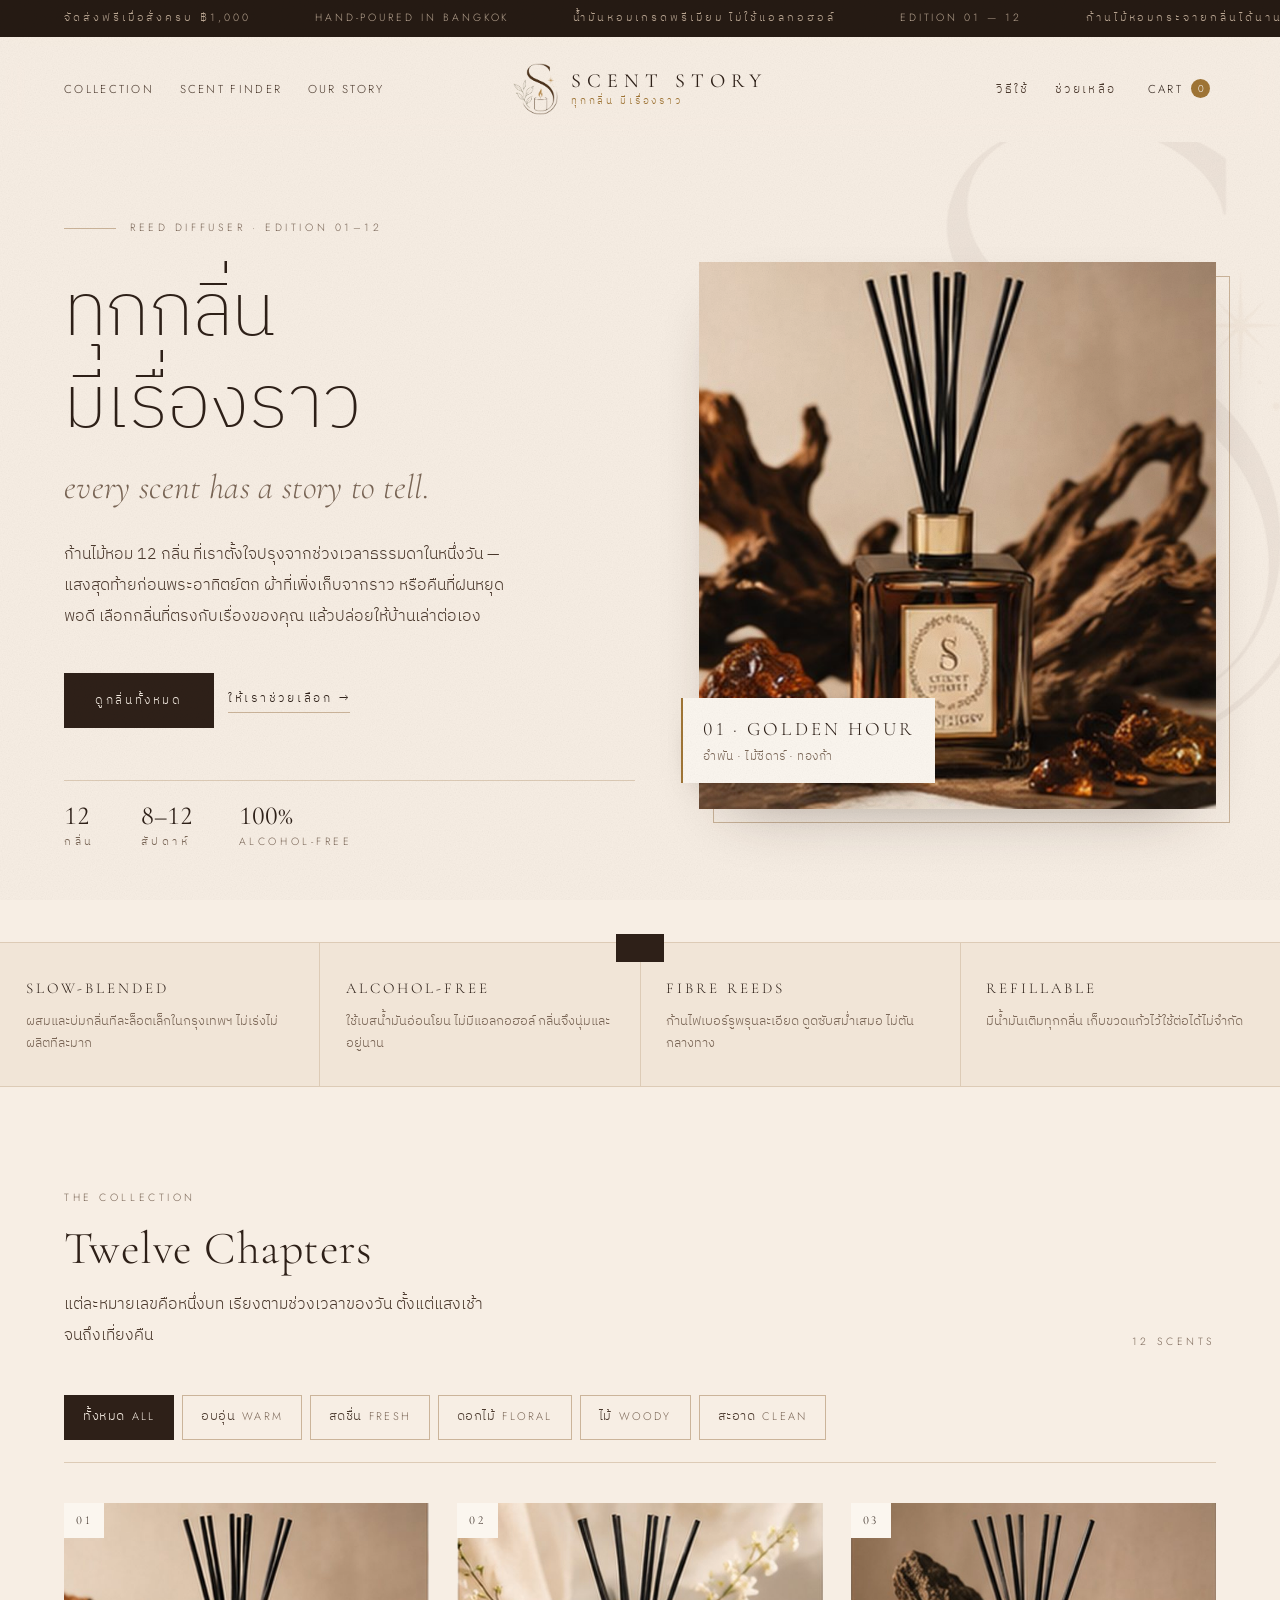
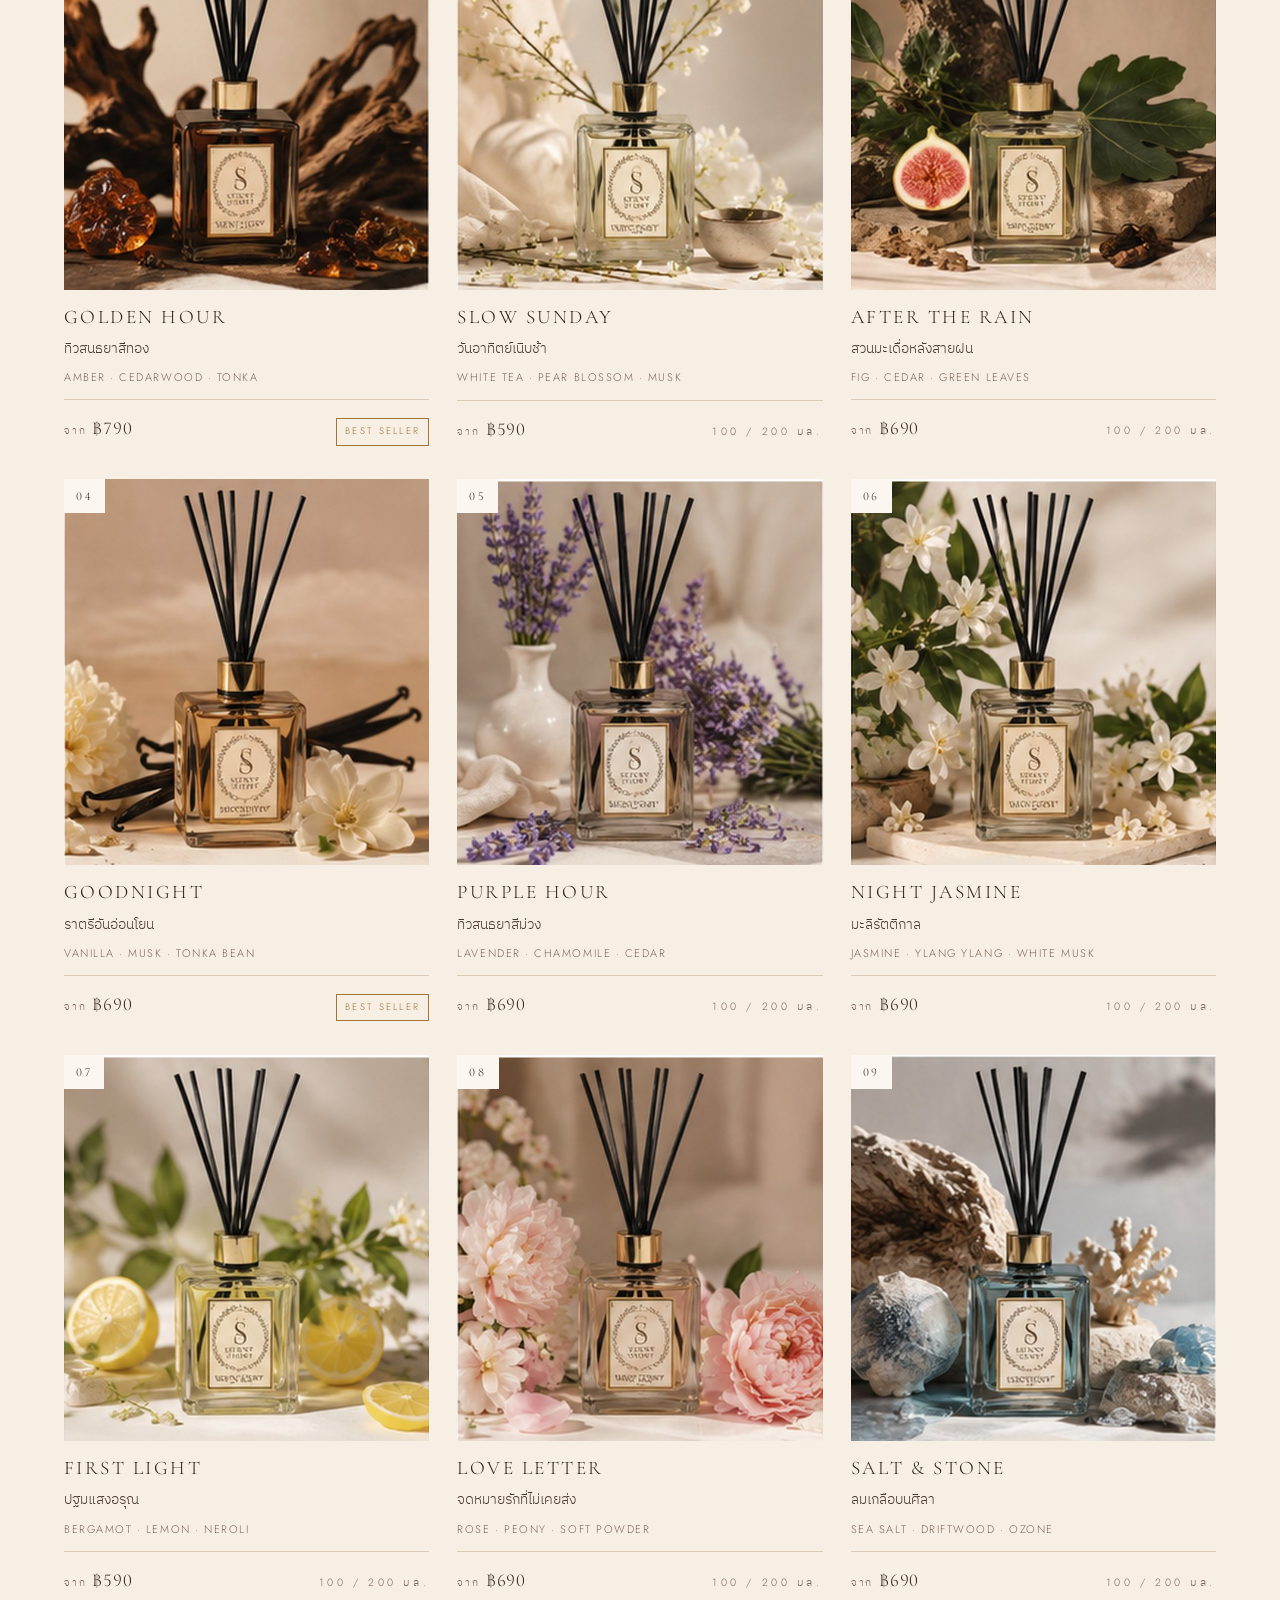
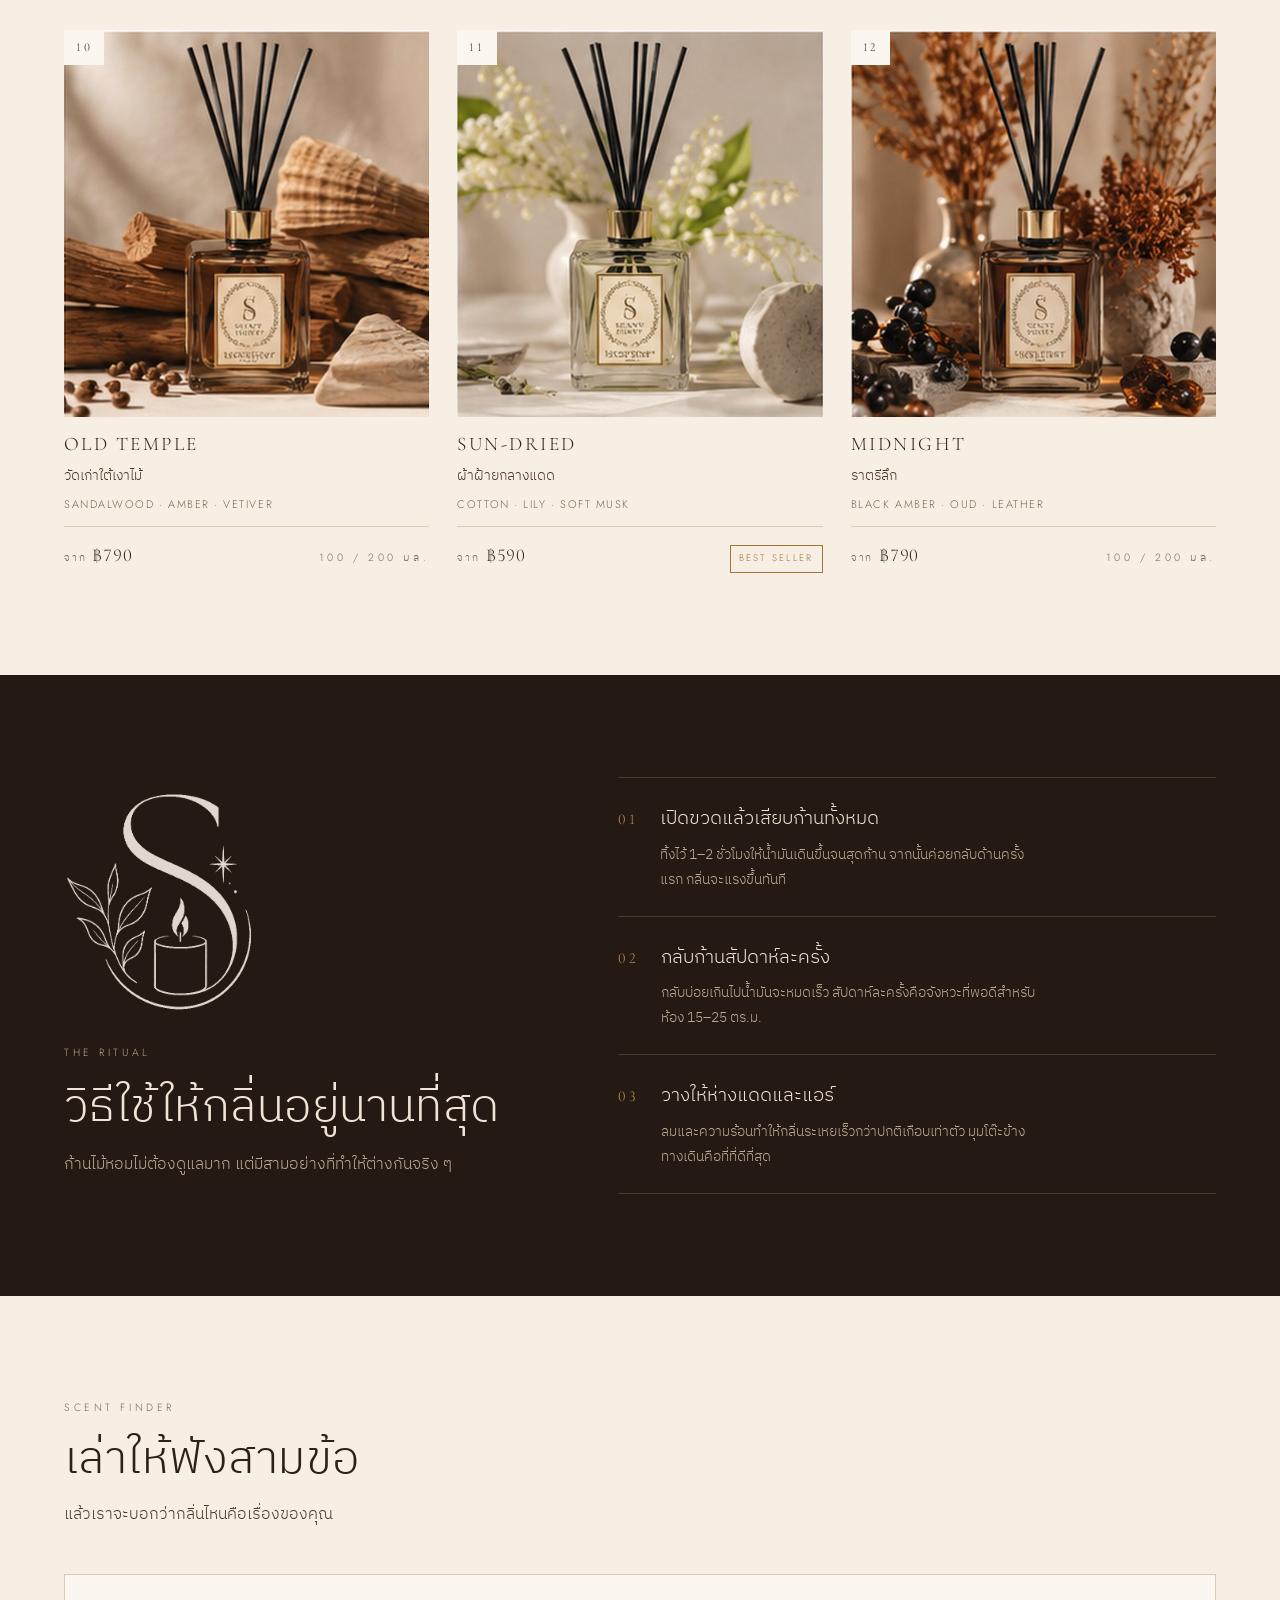
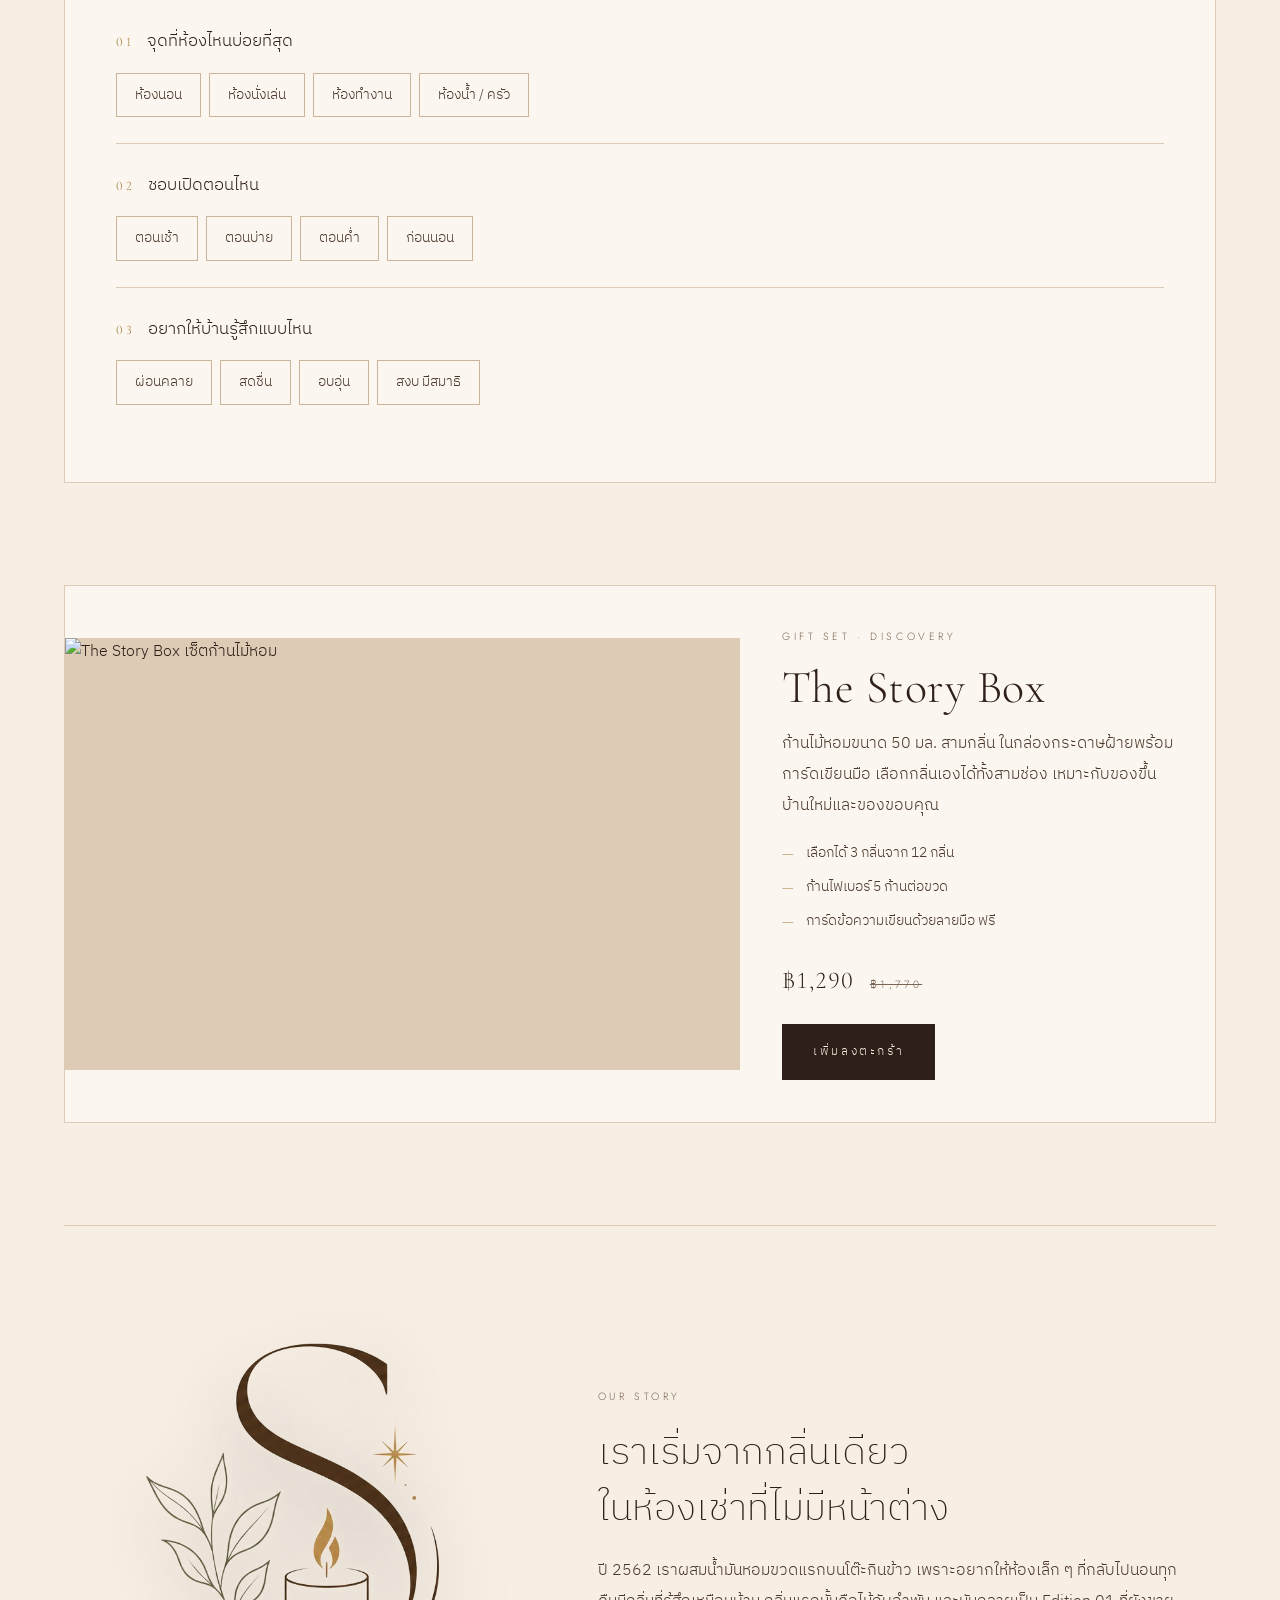
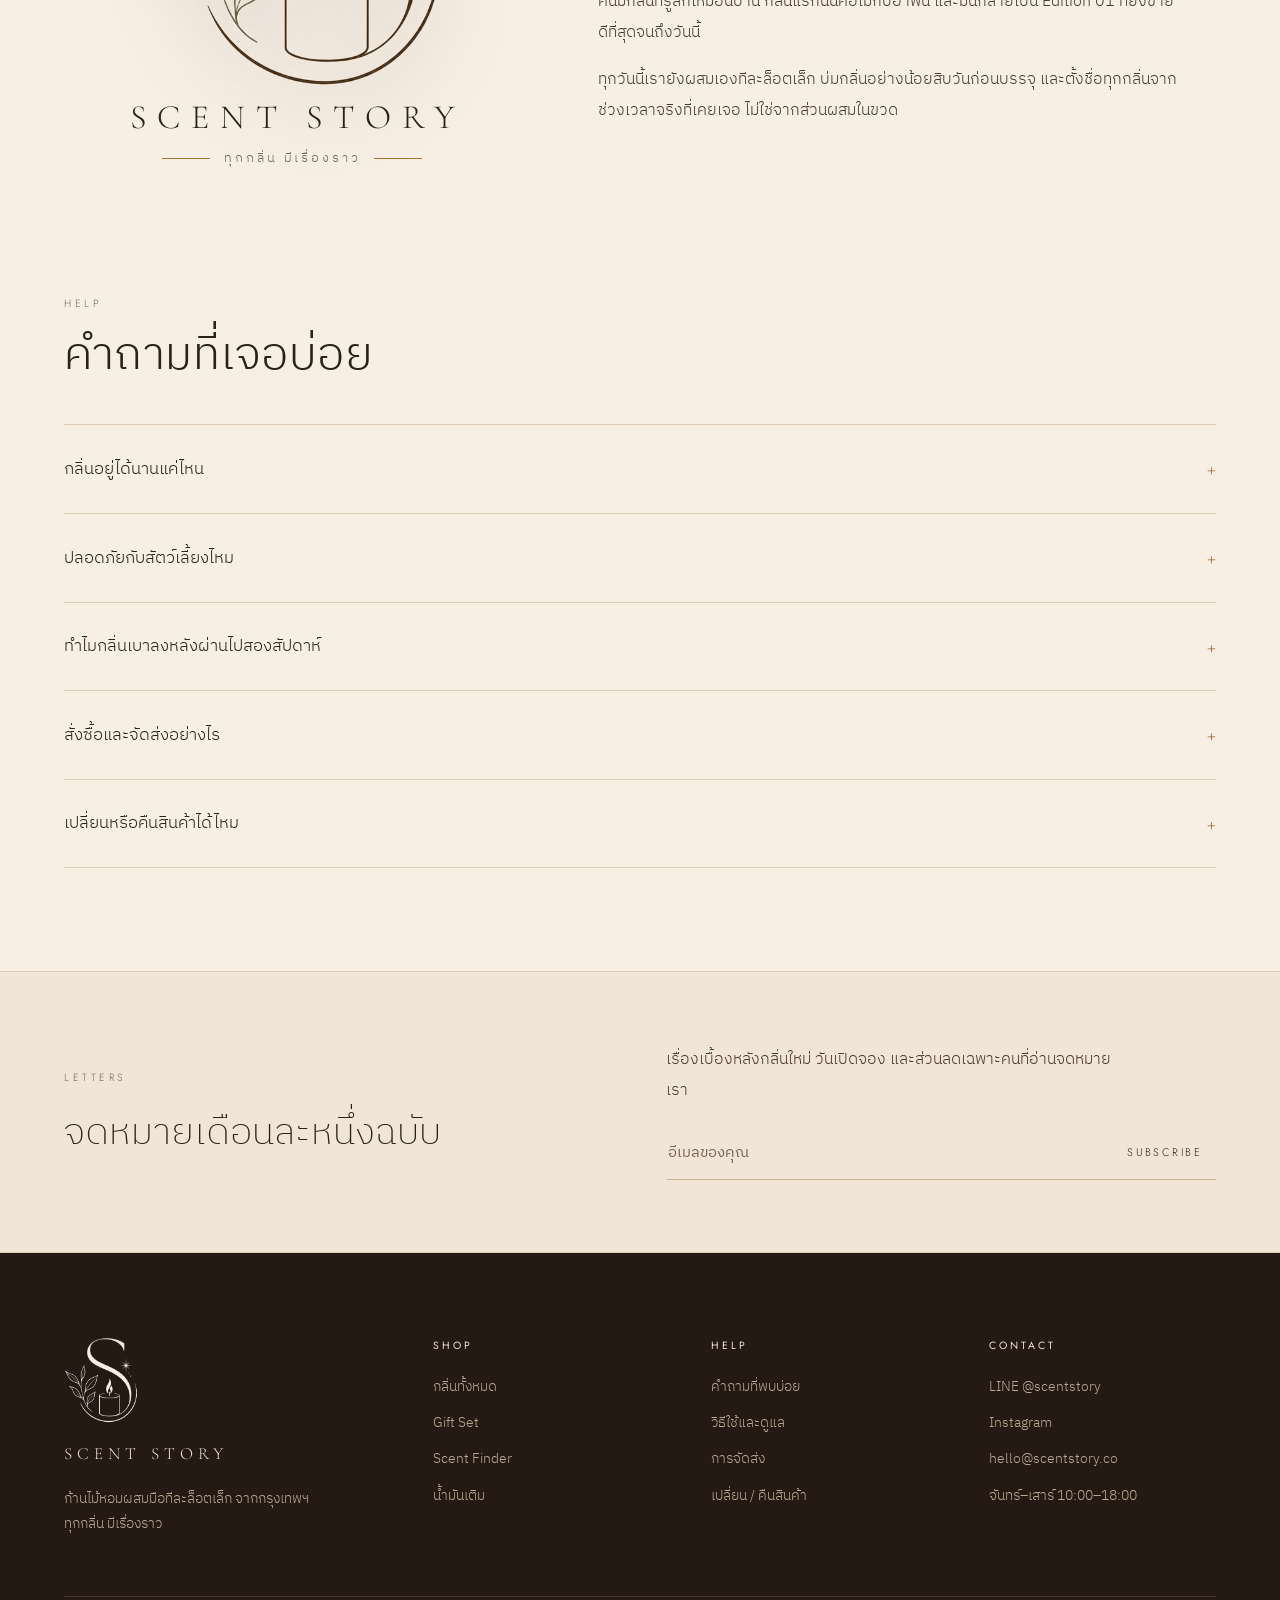
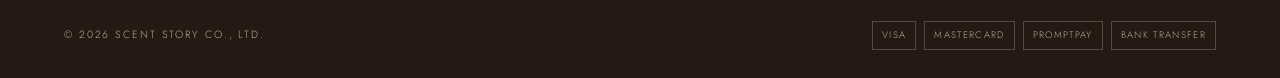
==== commit d1bba57e: "Add files via upload" ====
--- a/index.html
+++ b/index.html
@@ -8,7 +8,7 @@
 <link rel="preconnect" href="https://fonts.googleapis.com">
 <link rel="preconnect" href="https://fonts.gstatic.com" crossorigin>
 <link rel="stylesheet" href="https://fonts.googleapis.com/css2?family=Cormorant+Garamond:ital,wght@0,300;0,400;0,500;1,300;1,400&family=Jost:wght@200;300;400;500&family=IBM+Plex+Sans+Thai:wght@200;300;400;500&display=swap">
-<link rel="stylesheet" href="style.css">
+<link rel="stylesheet" href="style.css?v=20260827-gift-balance">
 </head>
 <body>
 <div class="ticker" aria-hidden="true">
@@ -335,25 +335,60 @@
 <div class="overlay" id="overlay"></div>
 <aside class="drawer" id="drawer" aria-label="ตะกร้าสินค้า">
   <div class="drawer-head">
-    <span class="t">Cart</span>
+    <span class="t" id="drawer-title">Cart</span>
     <button class="icon-btn" id="drawer-close">Close</button>
   </div>
-  <div class="ship-bar">
+  <div class="ship-bar" id="ship-bar">
     <div style="display:flex;justify-content:space-between;font-family:var(--sans);font-size:10.5px;letter-spacing:.18em;text-transform:uppercase">
       <span id="ship-msg">สั่งครบ ฿1,000 ส่งฟรี</span>
     </div>
     <div class="track"><div class="fill" id="ship-fill"></div></div>
   </div>
   <div class="drawer-body" id="cart-items"></div>
-  <div class="drawer-foot">
+  <div class="drawer-foot" id="cart-foot">
     <div class="tot"><span>รวม</span><span id="cart-total">฿0</span></div>
     <button class="btn" id="checkout">ชำระเงิน</button>
-    <span class="eyebrow" style="text-align:center">เว็บตัวอย่าง — ยังไม่ตัดเงินจริง</span>
+    <span class="eyebrow" style="text-align:center">พร้อมเพย์จะสร้าง QR ตามยอดสั่งซื้อ</span>
+  </div>
+  <div class="checkout-view" id="checkout-view" hidden>
+    <button class="checkout-back" id="checkout-back">กลับไปแก้ตะกร้า</button>
+    <div class="checkout-total">
+      <span>ยอดชำระ</span>
+      <strong id="checkout-total">฿0</strong>
+    </div>
+    <div class="checkout-items" id="checkout-items"></div>
+    <div class="promptpay-box">
+      <div class="promptpay-head">
+        <div>
+          <span class="eyebrow">PromptPay</span>
+          <h3>สแกนจ่ายด้วยพร้อมเพย์</h3>
+        </div>
+        <span class="tnum" id="promptpay-amount">฿0</span>
+      </div>
+      <div class="promptpay-qr">
+        <img id="promptpay-qr" alt="QR พร้อมเพย์สำหรับยอดชำระ" hidden>
+        <div class="promptpay-setup" id="promptpay-setup">
+          <span class="eyebrow">ตั้งค่าร้าน</span>
+          <p>ใส่เบอร์พร้อมเพย์ เลขบัตรประชาชน หรือนิติบุคคลของร้าน เพื่อสร้าง QR รับเงินตามยอดอัตโนมัติ</p>
+          <input id="promptpay-id-input" inputmode="numeric" autocomplete="off" placeholder="เช่น 0812345678">
+          <button class="btn" id="promptpay-save">บันทึกและสร้าง QR</button>
+        </div>
+      </div>
+      <div class="promptpay-meta">
+        <span>รับเงินโดย</span>
+        <strong id="promptpay-id-view">ยังไม่ได้ตั้งค่าเลขพร้อมเพย์ร้าน</strong>
+      </div>
+      <div class="checkout-actions">
+        <button class="ghost-btn" id="copy-payment">คัดลอกยอดชำระ</button>
+        <button class="btn" id="paid-note">โอนแล้ว</button>
+      </div>
+      <p class="checkout-note">หลังโอนเงิน กรุณาส่งสลิปให้ร้านเพื่อตรวจสอบและจัดส่งสินค้า</p>
+    </div>
   </div>
 </aside>
 
 <div class="toast" id="toast"></div>
 
-<script src="app.js"></script>
+<script src="app.js?v=20260827-checkout-promptpay-2"></script>
 </body>
 </html>
--- a/style.css
+++ b/style.css
@@ -317,11 +317,15 @@
 .finder-out img{width:120px;aspect-ratio:307/325;object-fit:cover}
 
 /* ============ gift ============ */
-.gift{display:grid;grid-template-columns:1fr 1fr;gap:0;border:1px solid var(--line);background:var(--card)}
+.gift{display:grid;grid-template-columns:minmax(0,1.35fr) minmax(420px,.95fr);gap:0;align-items:center;border:1px solid var(--line);background:var(--card)}
 @media(max-width:860px){.gift{grid-template-columns:1fr}}
-.gift-media{display:grid;grid-template-columns:1fr 1fr;gap:1px;background:var(--line)}
-.gift-media img{width:100%;aspect-ratio:1;object-fit:cover}
-.gift-copy{padding:clamp(26px,4vw,54px);display:flex;flex-direction:column;gap:16px;justify-content:center}
+.gift-media{display:grid;place-items:center;align-self:center;background:var(--line);overflow:hidden}
+.gift-media img{width:100%;height:auto;aspect-ratio:1568/1003;object-fit:cover;object-position:center center;display:block}
+@media(max-width:860px){
+  .gift{align-items:stretch}
+  .gift-media{align-self:stretch}
+}
+.gift-copy{padding:clamp(24px,3.3vw,42px);display:flex;flex-direction:column;gap:14px;justify-content:center}
 .gift-list{display:flex;flex-direction:column;gap:9px;margin-top:4px}
 .gift-list div{display:flex;gap:12px;font-size:14px;color:var(--ink-2)}
 .gift-list span{color:var(--gold);font-family:var(--serif)}
@@ -465,6 +469,35 @@
 .drawer-foot{padding:20px var(--pad) calc(20px + env(safe-area-inset-bottom));border-top:1px solid var(--line);display:flex;flex-direction:column;gap:14px}
 .tot{display:flex;justify-content:space-between;align-items:baseline;font-family:var(--serif);font-size:20px;font-variant-numeric:lining-nums tabular-nums}
 .empty{padding:60px 0;text-align:center;color:var(--ink-soft);font-size:14px}
+.checkout-view{flex:1;overflow:auto;padding:18px var(--pad) calc(22px + env(safe-area-inset-bottom));display:flex;flex-direction:column;gap:16px}
+.checkout-back{align-self:flex-start;font-family:var(--sans);font-size:11px;letter-spacing:.16em;text-transform:uppercase;color:var(--ink-soft);border-bottom:1px solid var(--line-2)}
+.checkout-back:hover{color:var(--ink)}
+.checkout-total{display:flex;justify-content:space-between;align-items:baseline;padding:18px 0;border-bottom:1px solid var(--line);font-family:var(--thai);font-size:18px}
+.checkout-total strong{font-family:var(--serif);font-size:32px;font-weight:400;font-variant-numeric:lining-nums tabular-nums}
+.checkout-items{display:flex;flex-direction:column;border-bottom:1px solid var(--line)}
+.checkout-line{display:grid;grid-template-columns:1fr auto;gap:14px;padding:10px 0;border-top:1px solid var(--line)}
+.checkout-line:first-child{border-top:0}
+.checkout-line .n{font-family:var(--serif);font-size:14px;letter-spacing:.12em;text-transform:uppercase}
+.checkout-line .v{font-family:var(--sans);font-size:10px;letter-spacing:.15em;text-transform:uppercase;color:var(--ink-soft)}
+.promptpay-box{display:flex;flex-direction:column;gap:14px;padding:18px;border:1px solid var(--line);background:var(--paper-2)}
+.promptpay-head{display:flex;justify-content:space-between;align-items:flex-start;gap:16px}
+.promptpay-head h3{margin:4px 0 0;font-family:var(--serif);font-size:24px;font-weight:400}
+.promptpay-head .tnum{font-family:var(--serif);font-size:22px;color:var(--gold)}
+.promptpay-qr{display:grid;place-items:center;min-height:260px;padding:16px;background:#fff;border:1px solid var(--line)}
+.promptpay-qr img{width:min(260px,100%);aspect-ratio:1;object-fit:contain}
+.promptpay-setup{display:flex;flex-direction:column;gap:12px;color:#2e2018;text-align:center}
+.promptpay-setup p{margin:0;font-size:13px;line-height:1.8}
+.promptpay-setup input{width:100%;border:1px solid rgba(46,32,24,.22);padding:13px 14px;background:#fff;color:#2e2018;text-align:center;font-family:var(--sans);font-size:15px;letter-spacing:.08em}
+.promptpay-meta{display:flex;justify-content:space-between;gap:12px;font-size:13px;color:var(--ink-soft)}
+.promptpay-meta strong{color:var(--ink);font-weight:400;text-align:right}
+.checkout-actions{display:grid;grid-template-columns:1fr 1fr;gap:10px}
+.ghost-btn{height:48px;border:1px solid var(--line-2);font-family:var(--sans);font-size:11px;letter-spacing:.18em;text-transform:uppercase}
+.ghost-btn:hover{border-color:var(--gold);color:var(--gold)}
+.checkout-note{margin:0;color:var(--ink-soft);font-size:12.5px;line-height:1.8;text-align:center}
+@media(max-width:520px){
+  .checkout-actions{grid-template-columns:1fr}
+  .promptpay-head{flex-direction:column}
+}
 
 /* mobile menu */
 .mnav{position:fixed;inset:0;background:var(--paper);z-index:85;transform:translateY(-101%);transition:transform .5s cubic-bezier(.3,.8,.3,1);display:flex;flex-direction:column;padding:var(--pad)}
